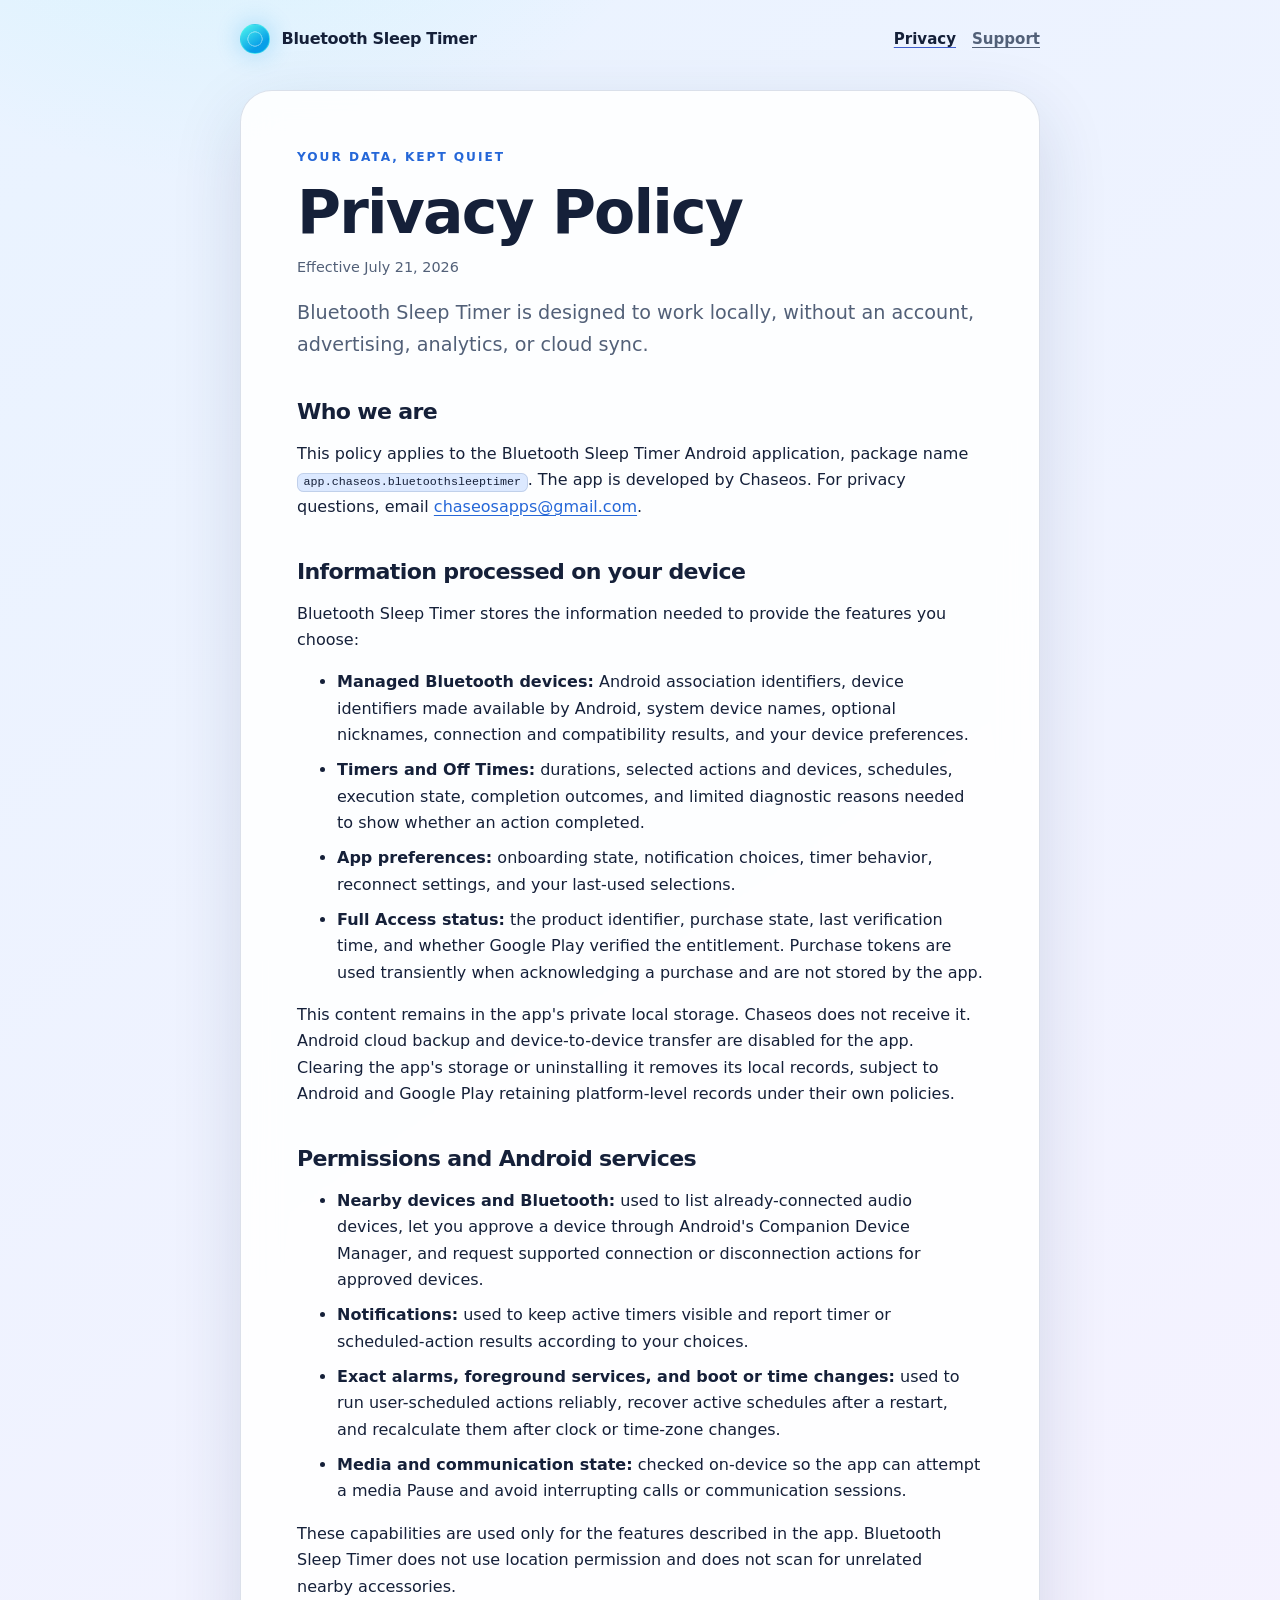
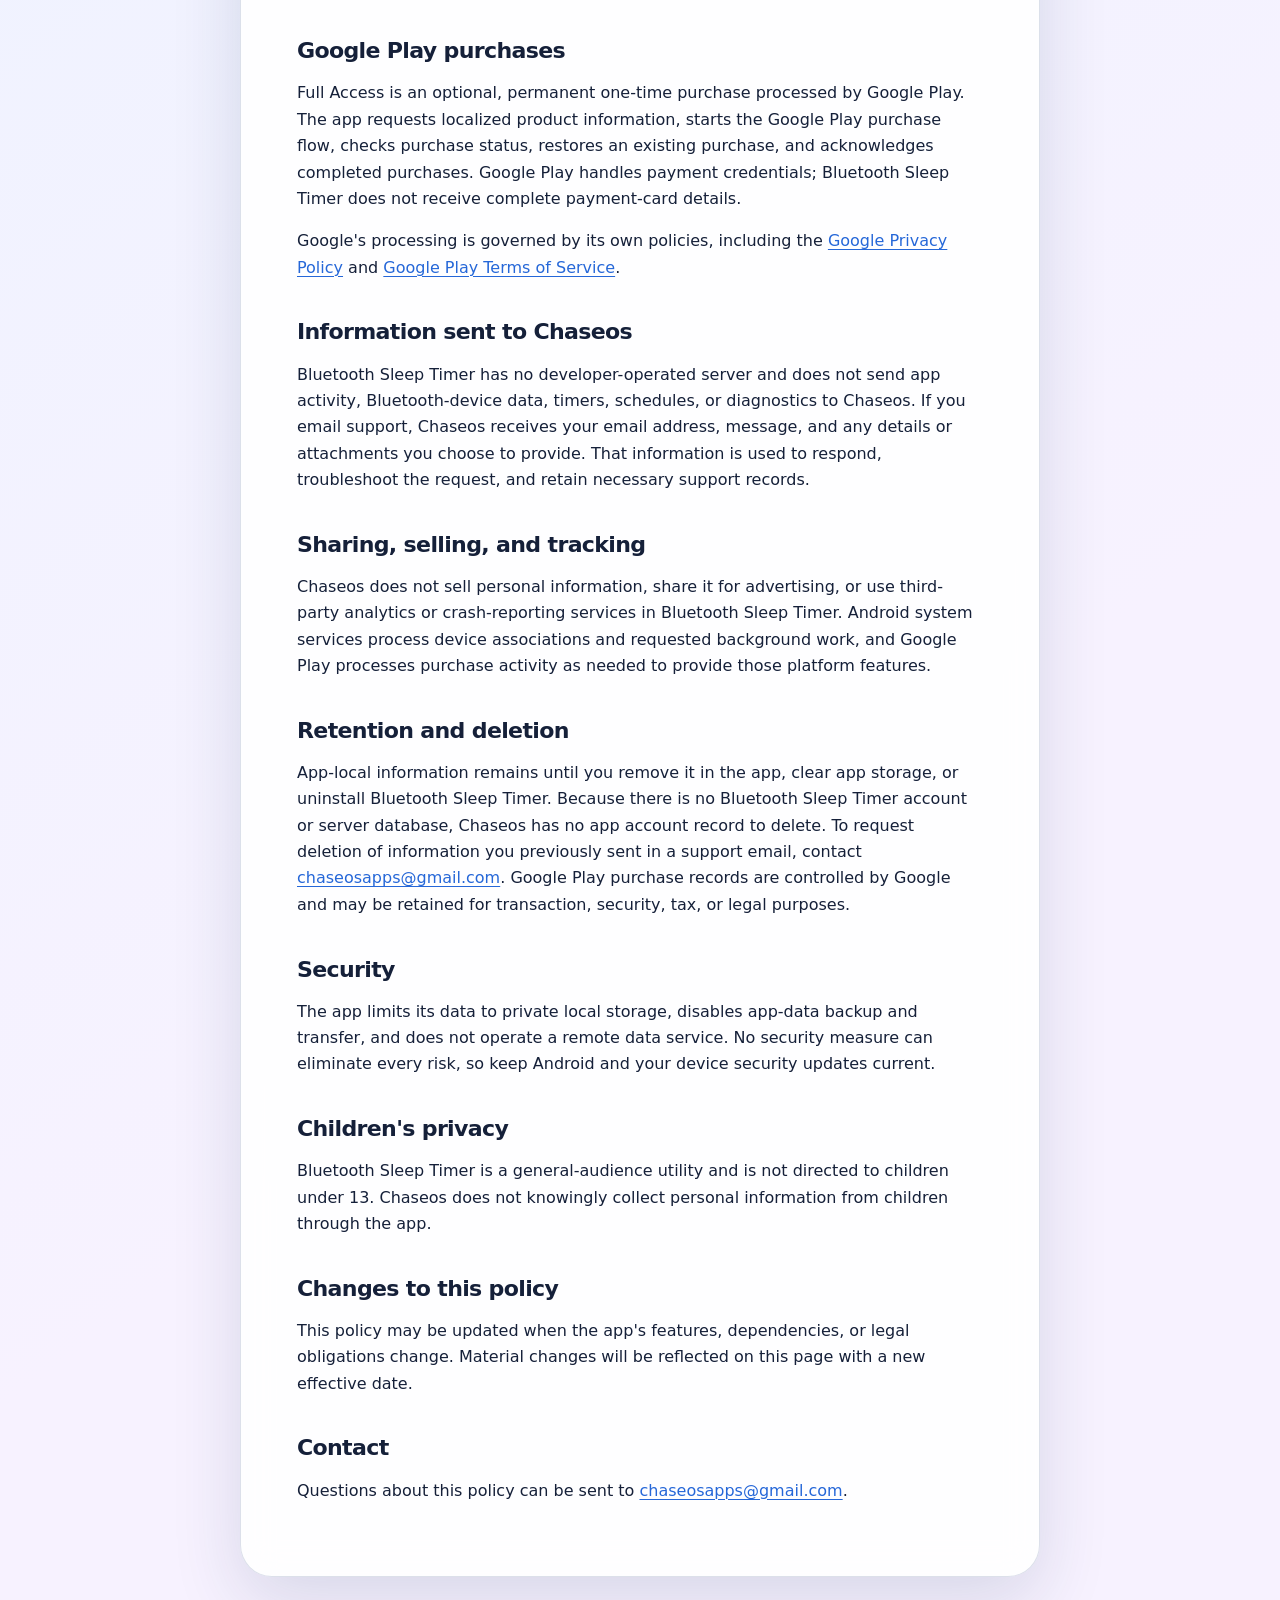
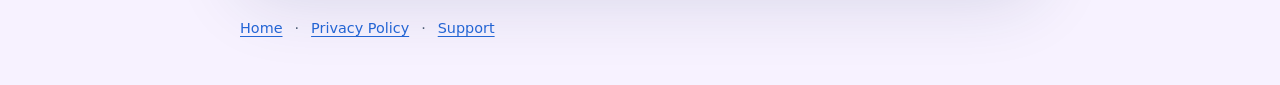
==== privacy.html @ bec2f7ff "feat: launch Bluetooth Sleep Timer public pages Add a responsive, accessible GitHub Pages site with " ====
<!DOCTYPE html>
<html lang="en">
<head>
  <meta charset="utf-8">
  <meta name="viewport" content="width=device-width, initial-scale=1">
  <meta name="description" content="Privacy Policy for Bluetooth Sleep Timer by Chaseos.">
  <meta name="theme-color" content="#0a1835">
  <title>Privacy Policy — Bluetooth Sleep Timer</title>
  <link rel="icon" href="favicon.svg" type="image/svg+xml">
  <link rel="stylesheet" href="styles.css">
</head>
<body>
  <header class="site-header">
    <a class="brand" href="index.html">
      <span class="brand-mark" aria-hidden="true"></span>
      <span>Bluetooth Sleep Timer</span>
    </a>
    <nav aria-label="Main navigation">
      <a href="privacy.html" aria-current="page">Privacy</a>
      <a href="support.html">Support</a>
    </nav>
  </header>

  <main>
    <p class="eyebrow">YOUR DATA, KEPT QUIET</p>
    <h1>Privacy Policy</h1>
    <p class="meta">Effective July 21, 2026</p>
    <p class="lede">Bluetooth Sleep Timer is designed to work locally, without an account, advertising, analytics, or cloud sync.</p>

    <h2>Who we are</h2>
    <p>This policy applies to the Bluetooth Sleep Timer Android application, package name <code>app.chaseos.bluetoothsleeptimer</code>. The app is developed by Chaseos. For privacy questions, email <a href="mailto:chaseosapps@gmail.com?subject=Bluetooth%20Sleep%20Timer%20Privacy">chaseosapps@gmail.com</a>.</p>

    <h2>Information processed on your device</h2>
    <p>Bluetooth Sleep Timer stores the information needed to provide the features you choose:</p>
    <ul>
      <li><strong>Managed Bluetooth devices:</strong> Android association identifiers, device identifiers made available by Android, system device names, optional nicknames, connection and compatibility results, and your device preferences.</li>
      <li><strong>Timers and Off Times:</strong> durations, selected actions and devices, schedules, execution state, completion outcomes, and limited diagnostic reasons needed to show whether an action completed.</li>
      <li><strong>App preferences:</strong> onboarding state, notification choices, timer behavior, reconnect settings, and your last-used selections.</li>
      <li><strong>Full Access status:</strong> the product identifier, purchase state, last verification time, and whether Google Play verified the entitlement. Purchase tokens are used transiently when acknowledging a purchase and are not stored by the app.</li>
    </ul>
    <p>This content remains in the app's private local storage. Chaseos does not receive it. Android cloud backup and device-to-device transfer are disabled for the app. Clearing the app's storage or uninstalling it removes its local records, subject to Android and Google Play retaining platform-level records under their own policies.</p>

    <h2>Permissions and Android services</h2>
    <ul>
      <li><strong>Nearby devices and Bluetooth:</strong> used to list already-connected audio devices, let you approve a device through Android's Companion Device Manager, and request supported connection or disconnection actions for approved devices.</li>
      <li><strong>Notifications:</strong> used to keep active timers visible and report timer or scheduled-action results according to your choices.</li>
      <li><strong>Exact alarms, foreground services, and boot or time changes:</strong> used to run user-scheduled actions reliably, recover active schedules after a restart, and recalculate them after clock or time-zone changes.</li>
      <li><strong>Media and communication state:</strong> checked on-device so the app can attempt a media Pause and avoid interrupting calls or communication sessions.</li>
    </ul>
    <p>These capabilities are used only for the features described in the app. Bluetooth Sleep Timer does not use location permission and does not scan for unrelated nearby accessories.</p>

    <h2>Google Play purchases</h2>
    <p>Full Access is an optional, permanent one-time purchase processed by Google Play. The app requests localized product information, starts the Google Play purchase flow, checks purchase status, restores an existing purchase, and acknowledges completed purchases. Google Play handles payment credentials; Bluetooth Sleep Timer does not receive complete payment-card details.</p>
    <p>Google's processing is governed by its own policies, including the <a href="https://policies.google.com/privacy">Google Privacy Policy</a> and <a href="https://play.google.com/about/play-terms/">Google Play Terms of Service</a>.</p>

    <h2>Information sent to Chaseos</h2>
    <p>Bluetooth Sleep Timer has no developer-operated server and does not send app activity, Bluetooth-device data, timers, schedules, or diagnostics to Chaseos. If you email support, Chaseos receives your email address, message, and any details or attachments you choose to provide. That information is used to respond, troubleshoot the request, and retain necessary support records.</p>

    <h2>Sharing, selling, and tracking</h2>
    <p>Chaseos does not sell personal information, share it for advertising, or use third-party analytics or crash-reporting services in Bluetooth Sleep Timer. Android system services process device associations and requested background work, and Google Play processes purchase activity as needed to provide those platform features.</p>

    <h2>Retention and deletion</h2>
    <p>App-local information remains until you remove it in the app, clear app storage, or uninstall Bluetooth Sleep Timer. Because there is no Bluetooth Sleep Timer account or server database, Chaseos has no app account record to delete. To request deletion of information you previously sent in a support email, contact <a href="mailto:chaseosapps@gmail.com?subject=Bluetooth%20Sleep%20Timer%20Data%20Request">chaseosapps@gmail.com</a>. Google Play purchase records are controlled by Google and may be retained for transaction, security, tax, or legal purposes.</p>

    <h2>Security</h2>
    <p>The app limits its data to private local storage, disables app-data backup and transfer, and does not operate a remote data service. No security measure can eliminate every risk, so keep Android and your device security updates current.</p>

    <h2>Children's privacy</h2>
    <p>Bluetooth Sleep Timer is a general-audience utility and is not directed to children under 13. Chaseos does not knowingly collect personal information from children through the app.</p>

    <h2>Changes to this policy</h2>
    <p>This policy may be updated when the app's features, dependencies, or legal obligations change. Material changes will be reflected on this page with a new effective date.</p>

    <h2>Contact</h2>
    <p>Questions about this policy can be sent to <a href="mailto:chaseosapps@gmail.com?subject=Bluetooth%20Sleep%20Timer%20Privacy">chaseosapps@gmail.com</a>.</p>
  </main>

  <footer class="site-footer">
    <a href="index.html">Home</a>
    <span aria-hidden="true">·</span>
    <a href="privacy.html" aria-current="page">Privacy Policy</a>
    <span aria-hidden="true">·</span>
    <a href="support.html">Support</a>
  </footer>
</body>
</html>
---- styles.css ----
:root {
  color-scheme: light dark;
  --page-start: #e9f3ff;
  --page-end: #f7f2ff;
  --surface: rgb(255 255 255 / 88%);
  --surface-strong: #ffffff;
  --text: #152039;
  --muted: #526078;
  --accent: #2567d8;
  --accent-strong: #3f5ecc;
  --accent-soft: #dce9ff;
  --border: rgb(81 106 151 / 20%);
  --focus: #079fe8;
  --shadow: 0 24px 70px rgb(28 50 92 / 14%);
}

@media (prefers-color-scheme: dark) {
  :root {
    --page-start: #101f46;
    --page-end: #050d20;
    --surface: rgb(17 26 42 / 88%);
    --surface-strong: #172132;
    --text: #e4eaf5;
    --muted: #bac5d8;
    --accent: #8cb4ff;
    --accent-strong: #50f6ed;
    --accent-soft: #24477a;
    --border: rgb(140 180 255 / 22%);
    --focus: #50f6ed;
    --shadow: 0 28px 80px rgb(0 0 0 / 30%);
  }
}

* {
  box-sizing: border-box;
}

html {
  min-height: 100%;
  font-family: Inter, ui-rounded, "SF Pro Rounded", "Segoe UI", system-ui, sans-serif;
  line-height: 1.65;
  background: var(--page-end);
}

body {
  min-height: 100vh;
  margin: 0;
  background:
    radial-gradient(circle at 18% -10%, rgb(80 246 237 / 18%), transparent 32rem),
    linear-gradient(145deg, var(--page-start), var(--page-end) 72%);
  color: var(--text);
}

a {
  color: var(--accent);
  text-decoration-thickness: 0.08em;
  text-underline-offset: 0.2em;
}

a:hover {
  text-decoration-thickness: 0.14em;
}

a:focus-visible {
  border-radius: 0.35rem;
  outline: 3px solid var(--focus);
  outline-offset: 4px;
}

.site-header,
main,
.site-footer {
  width: min(100% - 2rem, 800px);
  margin-inline: auto;
}

.site-header {
  display: flex;
  align-items: center;
  justify-content: space-between;
  gap: 1rem;
  padding-block: 1.5rem;
}

.brand {
  display: inline-flex;
  align-items: center;
  gap: 0.7rem;
  color: var(--text);
  font-weight: 760;
  letter-spacing: -0.02em;
  text-decoration: none;
}

.brand-mark {
  width: 1.9rem;
  aspect-ratio: 1;
  border: 1px solid rgb(80 246 237 / 55%);
  border-radius: 50%;
  background:
    radial-gradient(circle at 50% 50%, transparent 32%, rgb(255 255 255 / 34%) 34% 38%, transparent 40%),
    linear-gradient(145deg, #50f6ed, #079fe8 70%);
  box-shadow: 0 0 24px rgb(7 159 232 / 32%);
}

nav {
  display: flex;
  flex-wrap: wrap;
  gap: 1rem;
  font-size: 0.94rem;
}

nav a {
  color: var(--muted);
  font-weight: 650;
}

nav a[aria-current="page"] {
  color: var(--text);
  text-decoration-color: var(--accent-strong);
}

main {
  margin-block: 0.75rem 2.5rem;
  padding: clamp(1.5rem, 5vw, 3.5rem);
  border: 1px solid var(--border);
  border-radius: 2rem;
  background: var(--surface);
  box-shadow: var(--shadow);
  backdrop-filter: blur(18px);
}

.eyebrow {
  margin: 0 0 0.6rem;
  color: var(--accent);
  font-size: 0.76rem;
  font-weight: 800;
  letter-spacing: 0.16em;
}

h1,
h2 {
  line-height: 1.18;
  letter-spacing: -0.03em;
}

h1 {
  max-width: 16ch;
  margin: 0 0 0.8rem;
  font-size: clamp(2.1rem, 7vw, 3.75rem);
}

h2 {
  margin: 2.4rem 0 0.65rem;
  font-size: 1.38rem;
}

p,
li {
  max-width: 68ch;
}

li + li {
  margin-top: 0.55rem;
}

code {
  padding: 0.08rem 0.35rem;
  border: 1px solid var(--border);
  border-radius: 0.4rem;
  background: var(--accent-soft);
  color: var(--text);
  font-size: 0.9em;
  overflow-wrap: anywhere;
}

.lede {
  margin-top: 0;
  color: var(--muted);
  font-size: clamp(1.05rem, 2.5vw, 1.2rem);
}

.meta {
  margin: -0.3rem 0 1.1rem;
  color: var(--muted);
  font-size: 0.9rem;
}

.cards {
  display: grid;
  grid-template-columns: repeat(auto-fit, minmax(230px, 1fr));
  gap: 1rem;
  margin-top: 2.2rem;
}

.card {
  display: grid;
  gap: 0.45rem;
  min-height: 12rem;
  padding: 1.4rem;
  border: 1px solid var(--border);
  border-radius: 1.35rem;
  background: var(--surface-strong);
  color: var(--text);
  text-decoration: none;
  transition: border-color 160ms ease, transform 160ms ease, box-shadow 160ms ease;
}

.card:hover {
  border-color: var(--accent);
  box-shadow: 0 16px 42px rgb(37 103 216 / 14%);
  transform: translateY(-2px);
}

.card strong {
  align-self: end;
  font-size: 1.15rem;
}

.card span:last-child {
  color: var(--muted);
  font-size: 0.95rem;
}

.card-icon {
  width: fit-content;
  color: var(--accent);
  font-size: 0.78rem;
  font-weight: 800;
  letter-spacing: 0.12em;
}

.privacy-note,
.notice {
  margin-top: 2rem;
  padding: 1rem 1.1rem;
  border: 1px solid var(--border);
  border-left: 4px solid var(--accent-strong);
  border-radius: 0 0.9rem 0.9rem 0;
  background: color-mix(in srgb, var(--accent-soft) 72%, transparent);
}

.button {
  display: inline-block;
  margin-top: 0.5rem;
  padding: 0.75rem 1.15rem;
  border-radius: 999px;
  background: linear-gradient(120deg, var(--accent), var(--accent-strong));
  color: #ffffff;
  font-weight: 750;
  text-decoration: none;
  box-shadow: 0 12px 30px rgb(37 103 216 / 22%);
}

@media (prefers-color-scheme: dark) {
  .button {
    color: #071426;
  }
}

.site-footer {
  display: flex;
  flex-wrap: wrap;
  gap: 0.4rem 0.75rem;
  padding-bottom: 2.75rem;
  color: var(--muted);
  font-size: 0.9rem;
}

@media (max-width: 600px) {
  .site-header {
    align-items: flex-start;
    flex-direction: column;
  }

  main {
    border-radius: 1.5rem;
  }
}

@media (prefers-reduced-motion: reduce) {
  *,
  *::before,
  *::after {
    scroll-behavior: auto !important;
    transition-duration: 0.01ms !important;
  }
}
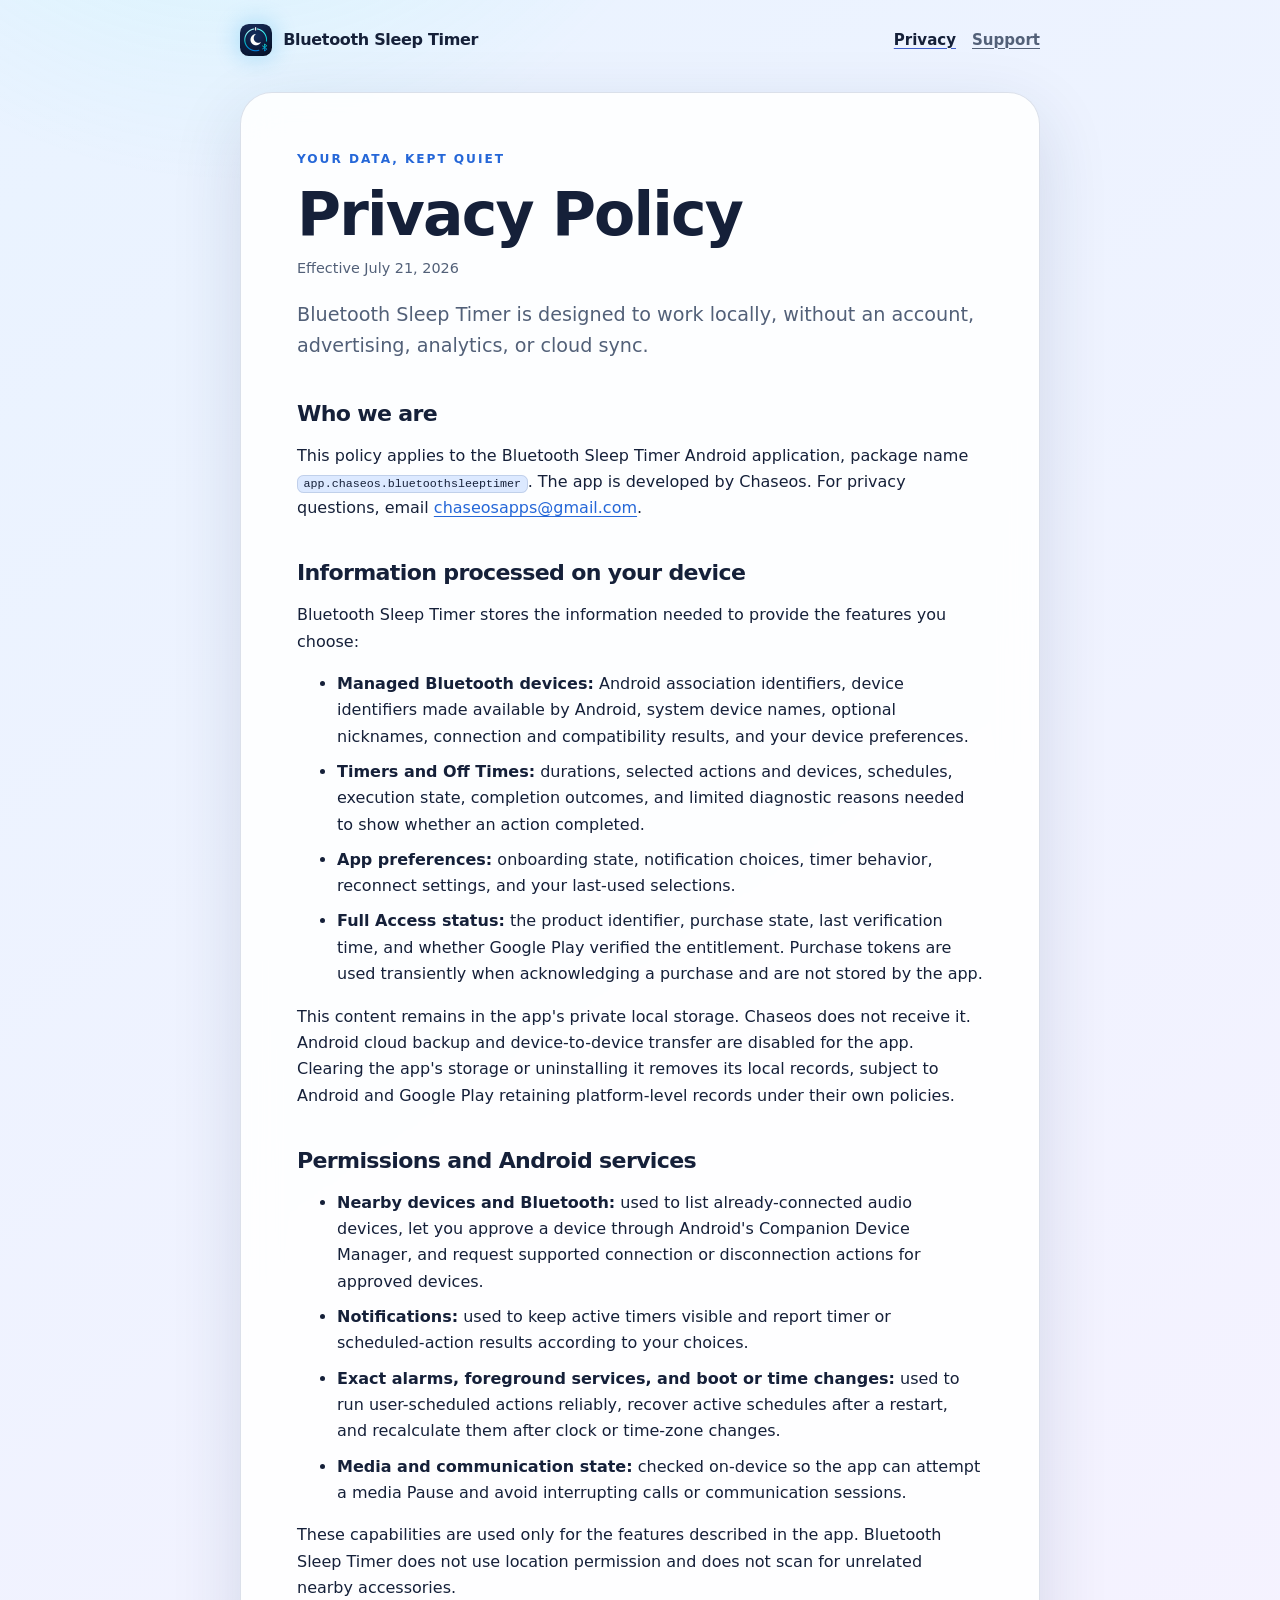
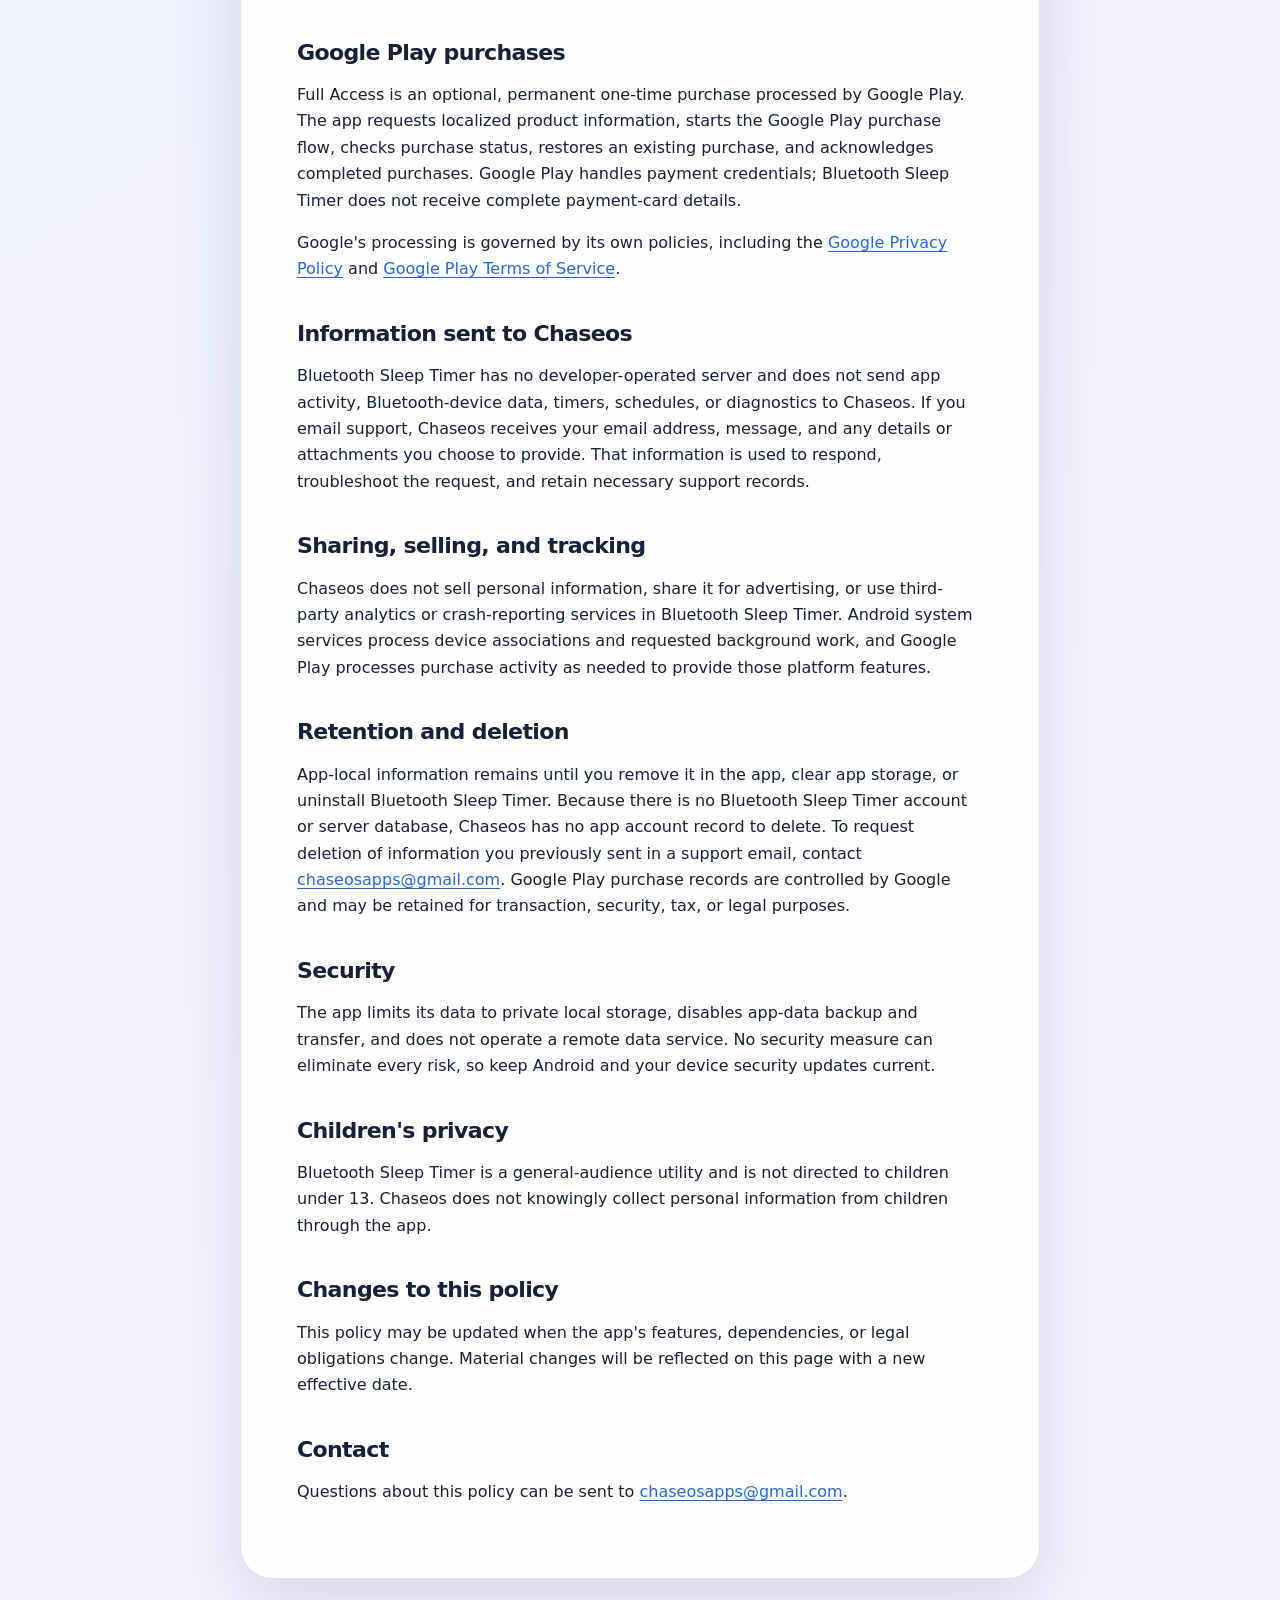
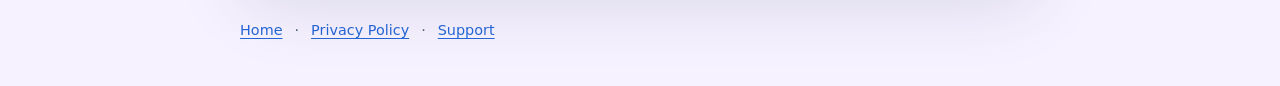
==== commit 19a209d3: "fix: use app icon on public site Replace the generic favicon and generated header mark with a resize" ====
--- a/privacy.html
+++ b/privacy.html
@@ -6,13 +6,13 @@
   <meta name="description" content="Privacy Policy for Bluetooth Sleep Timer by Chaseos.">
   <meta name="theme-color" content="#0a1835">
   <title>Privacy Policy — Bluetooth Sleep Timer</title>
-  <link rel="icon" href="favicon.svg" type="image/svg+xml">
+  <link rel="icon" href="app-icon.png" type="image/png">
   <link rel="stylesheet" href="styles.css">
 </head>
 <body>
   <header class="site-header">
     <a class="brand" href="index.html">
-      <span class="brand-mark" aria-hidden="true"></span>
+      <img class="brand-mark" src="app-icon.png" alt="" width="32" height="32">
       <span>Bluetooth Sleep Timer</span>
     </a>
     <nav aria-label="Main navigation">
--- a/styles.css
+++ b/styles.css
@@ -93,13 +93,9 @@
 }
 
 .brand-mark {
-  width: 1.9rem;
-  aspect-ratio: 1;
-  border: 1px solid rgb(80 246 237 / 55%);
-  border-radius: 50%;
-  background:
-    radial-gradient(circle at 50% 50%, transparent 32%, rgb(255 255 255 / 34%) 34% 38%, transparent 40%),
-    linear-gradient(145deg, #50f6ed, #079fe8 70%);
+  width: 2rem;
+  height: 2rem;
+  border-radius: 0.55rem;
   box-shadow: 0 0 24px rgb(7 159 232 / 32%);
 }
 
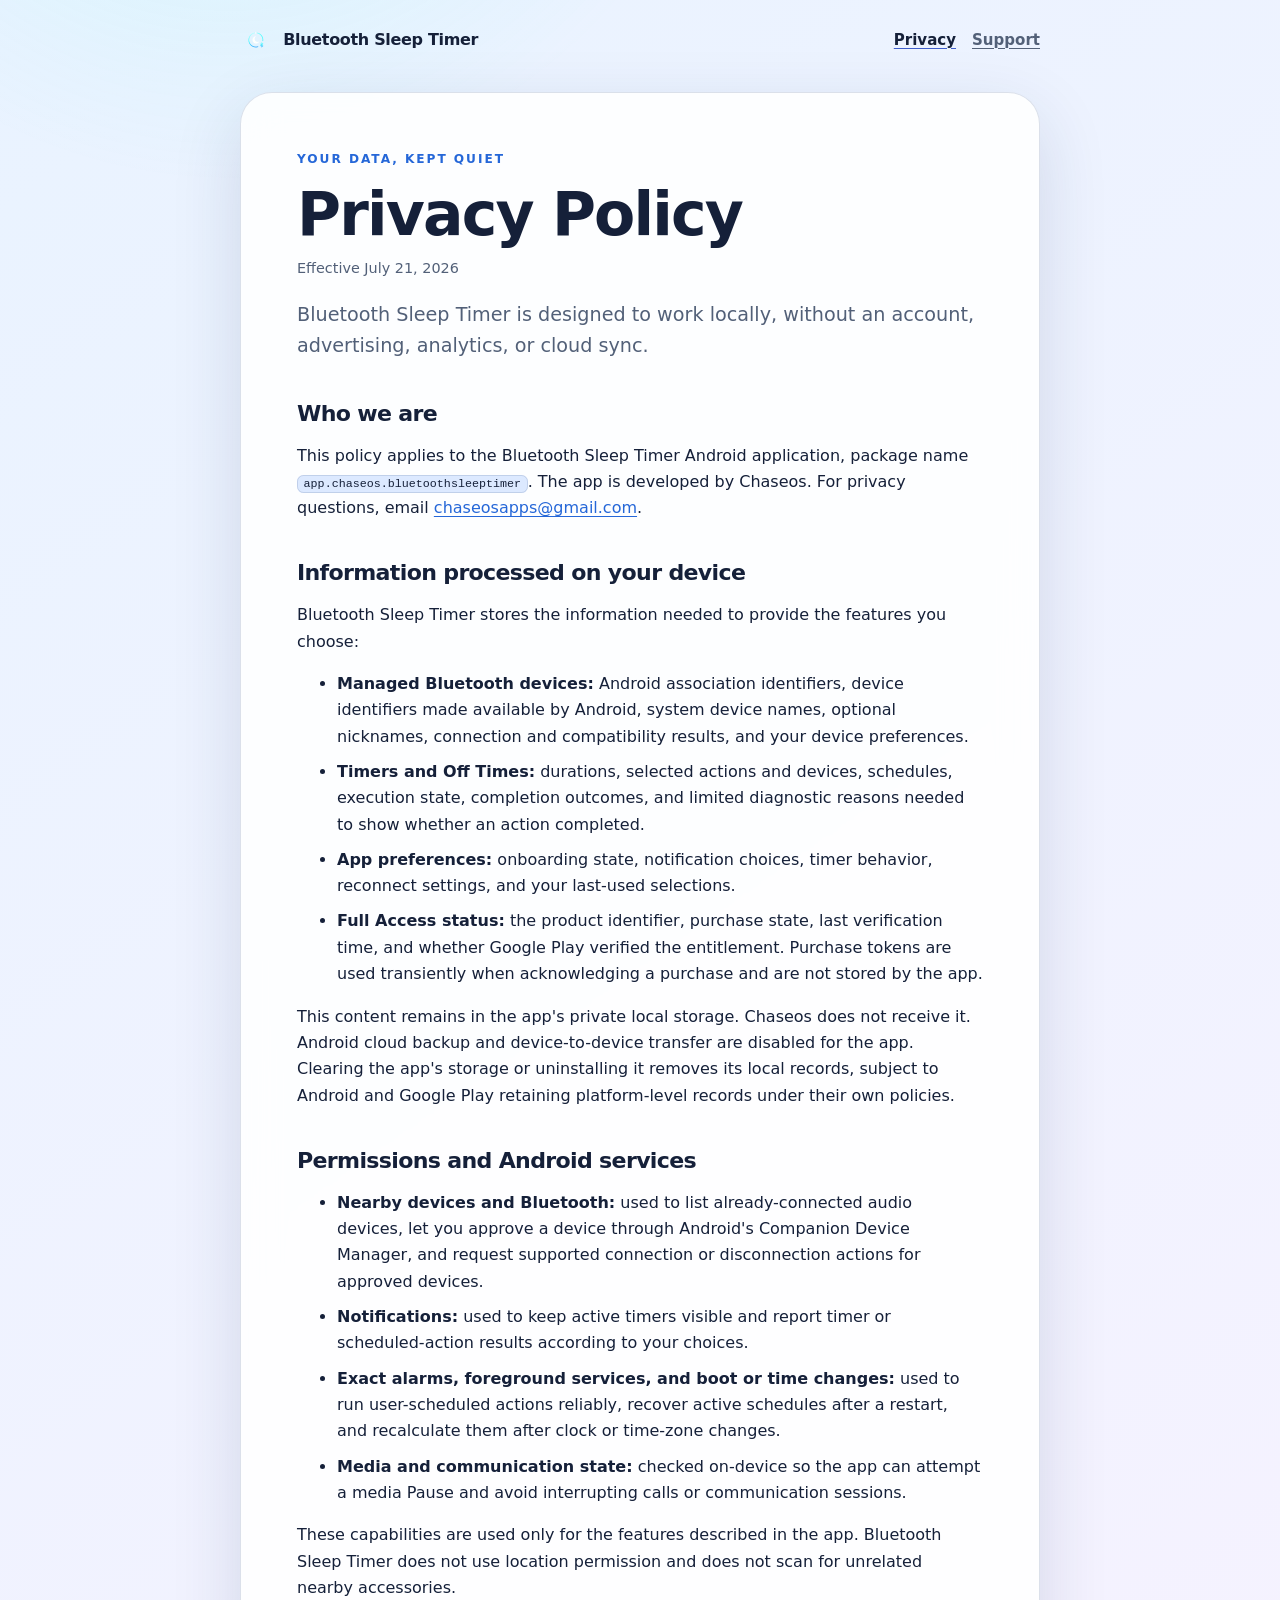
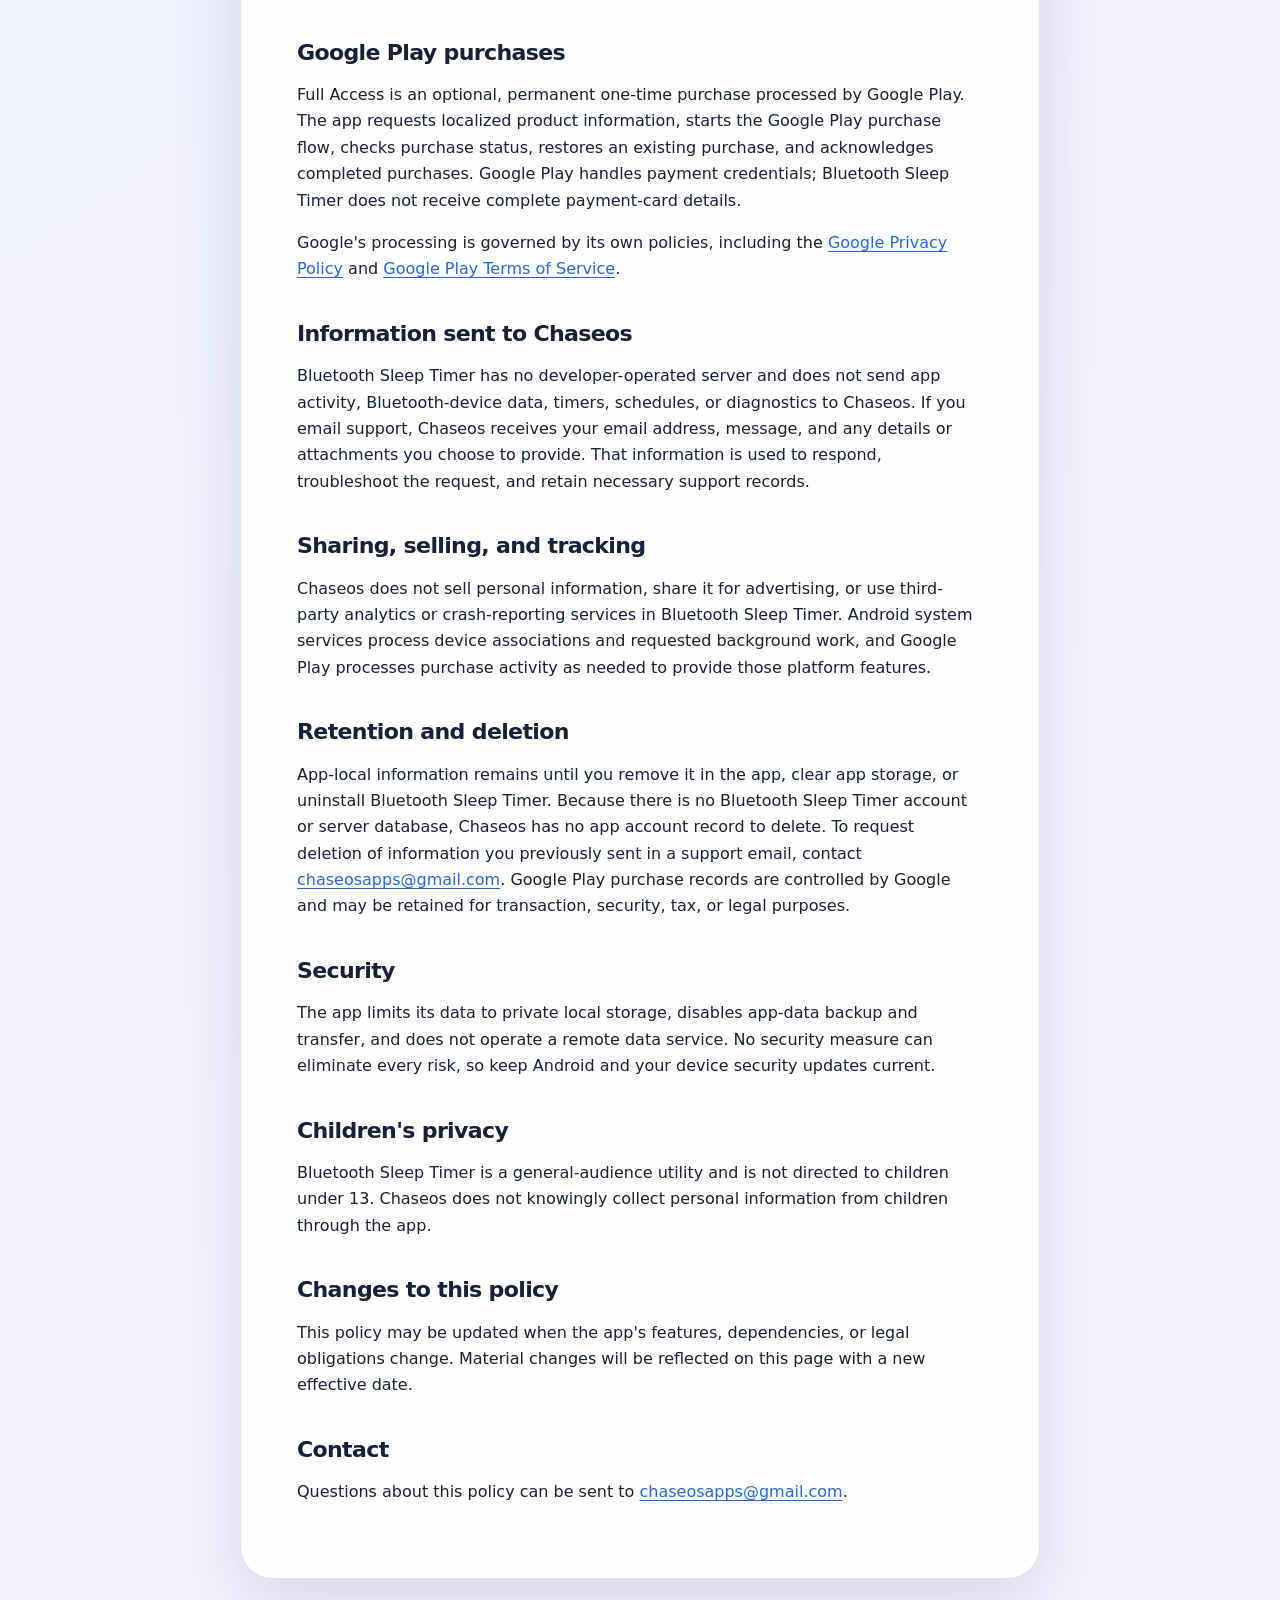
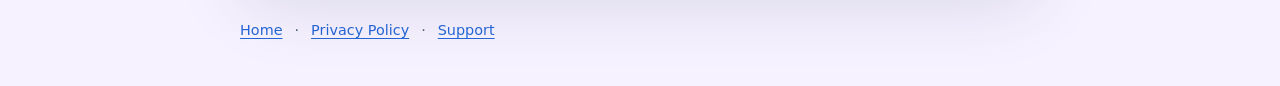
==== commit 4d67f84b: "fix: simplify header app mark Use the transparent foreground artwork beside the site title while ret" ====
--- a/privacy.html
+++ b/privacy.html
@@ -12,7 +12,7 @@
 <body>
   <header class="site-header">
     <a class="brand" href="index.html">
-      <img class="brand-mark" src="app-icon.png" alt="" width="32" height="32">
+      <img class="brand-mark" src="app-logo.png" alt="" width="32" height="32">
       <span>Bluetooth Sleep Timer</span>
     </a>
     <nav aria-label="Main navigation">
--- a/styles.css
+++ b/styles.css
@@ -95,8 +95,7 @@
 .brand-mark {
   width: 2rem;
   height: 2rem;
-  border-radius: 0.55rem;
-  box-shadow: 0 0 24px rgb(7 159 232 / 32%);
+  object-fit: contain;
 }
 
 nav {
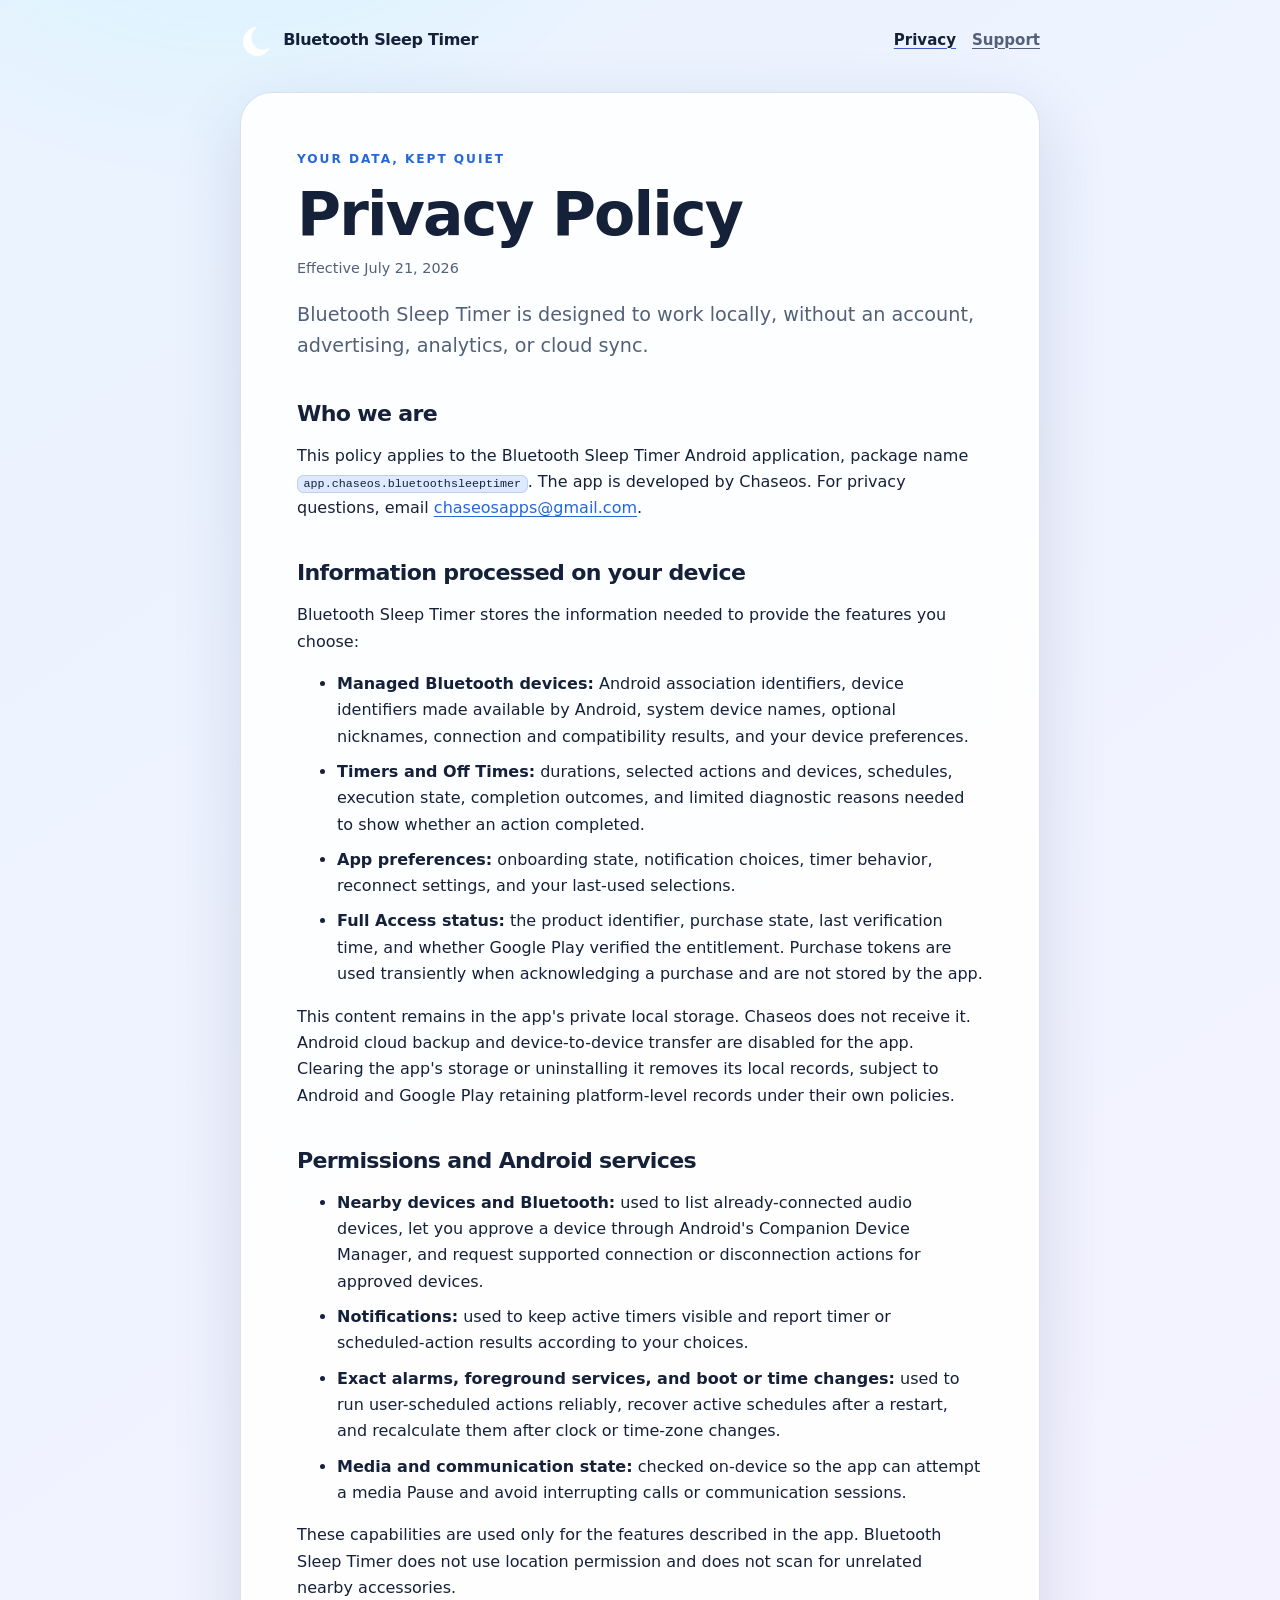
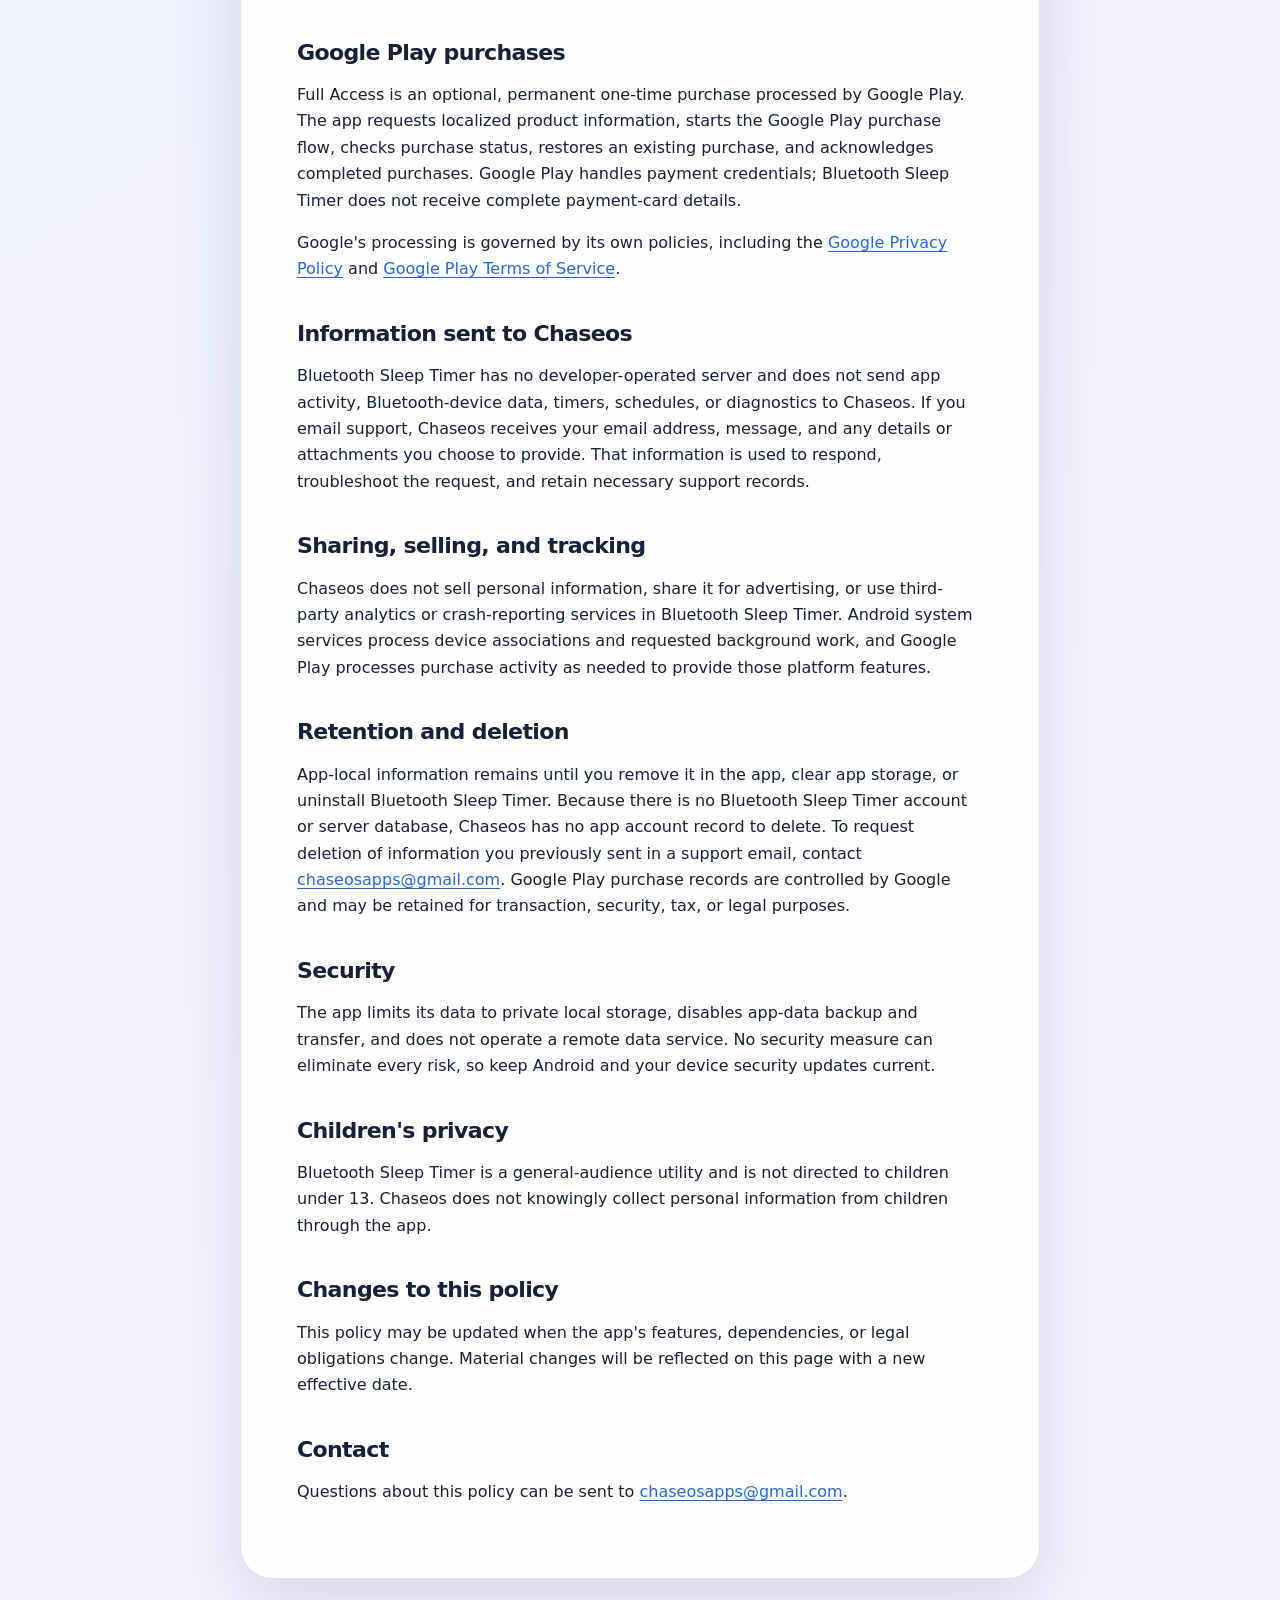
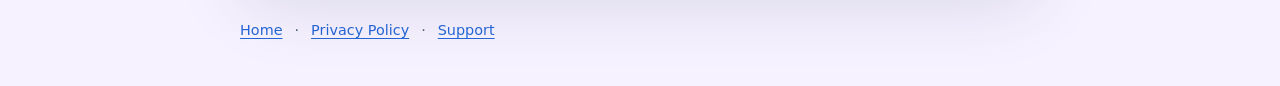
==== commit 355cfd35: "fix: show bare moon mark in site header Use the artifact-free crescent glyph beside the app name on " ====
--- a/privacy.html
+++ b/privacy.html
@@ -12,7 +12,7 @@
 <body>
   <header class="site-header">
     <a class="brand" href="index.html">
-      <img class="brand-mark" src="app-logo.png" alt="" width="32" height="32">
+      <img class="brand-mark" src="moon-icon.png" alt="" width="32" height="32">
       <span>Bluetooth Sleep Timer</span>
     </a>
     <nav aria-label="Main navigation">
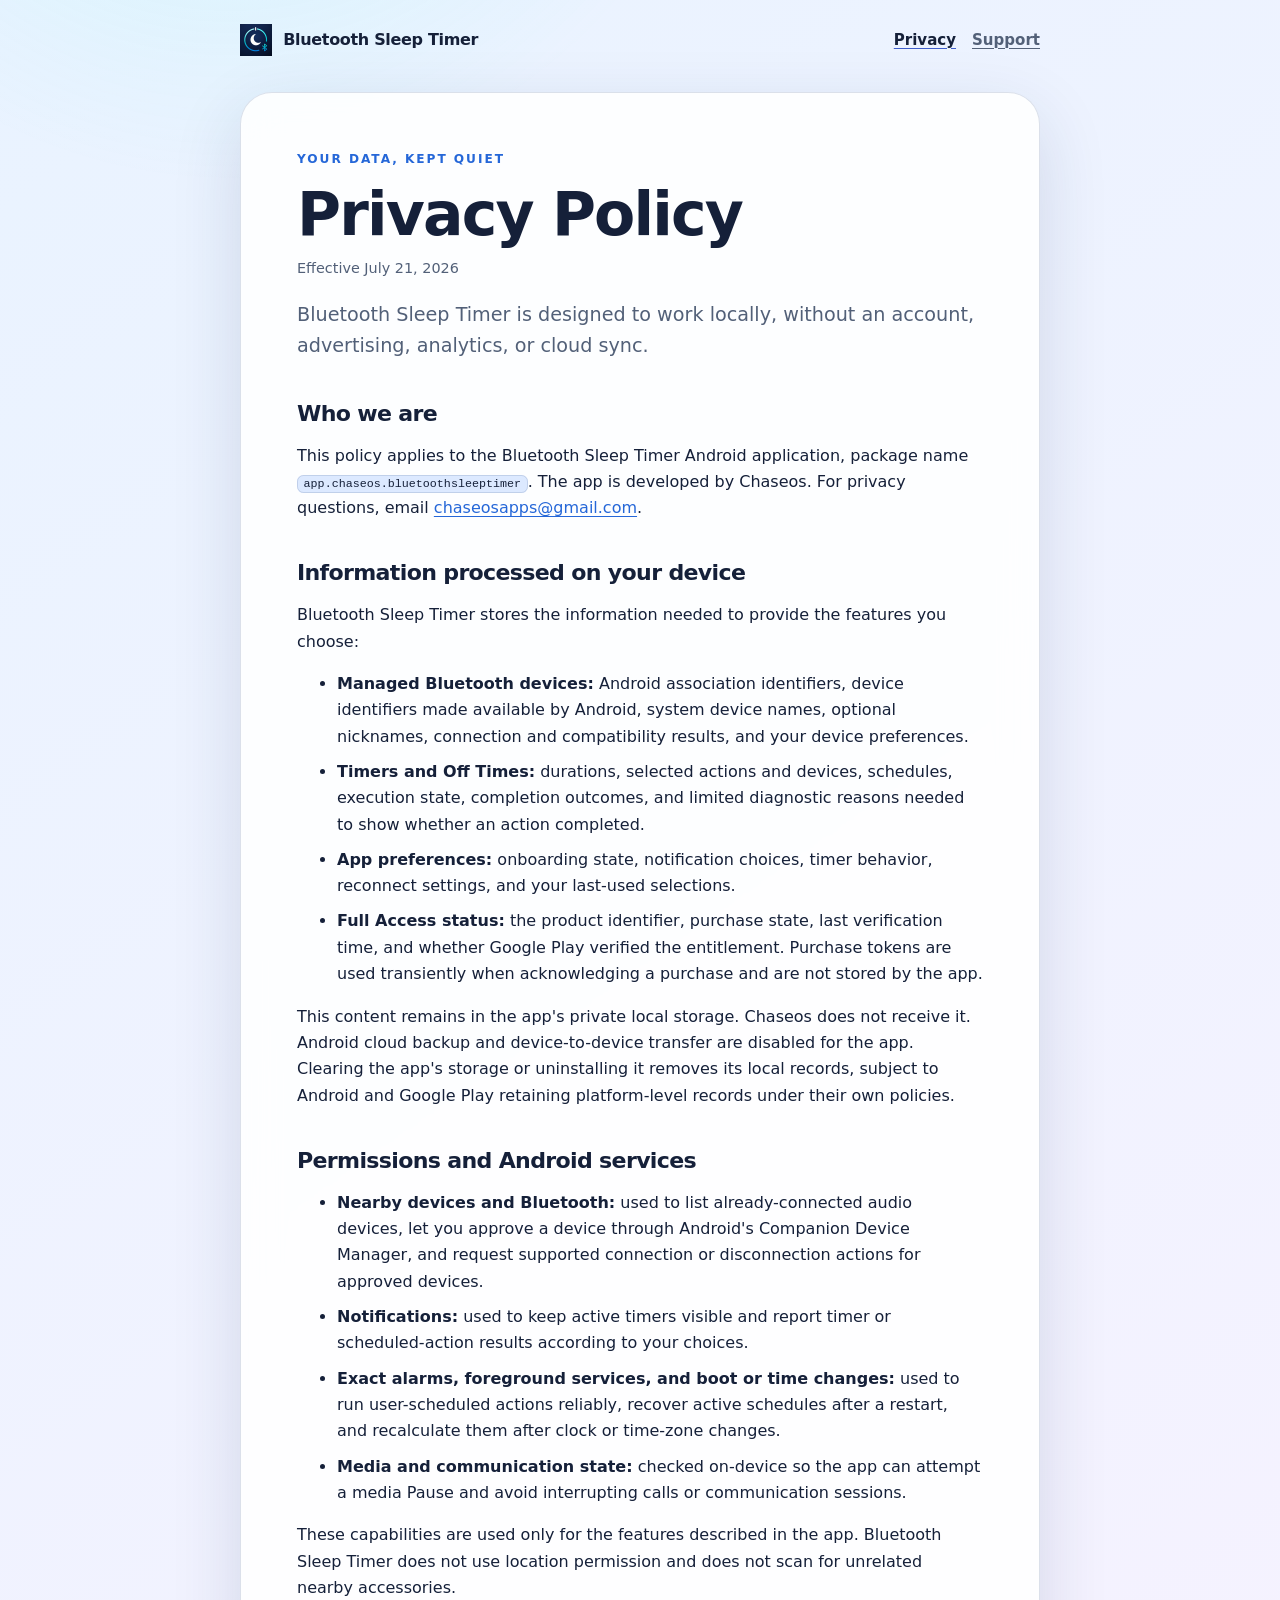
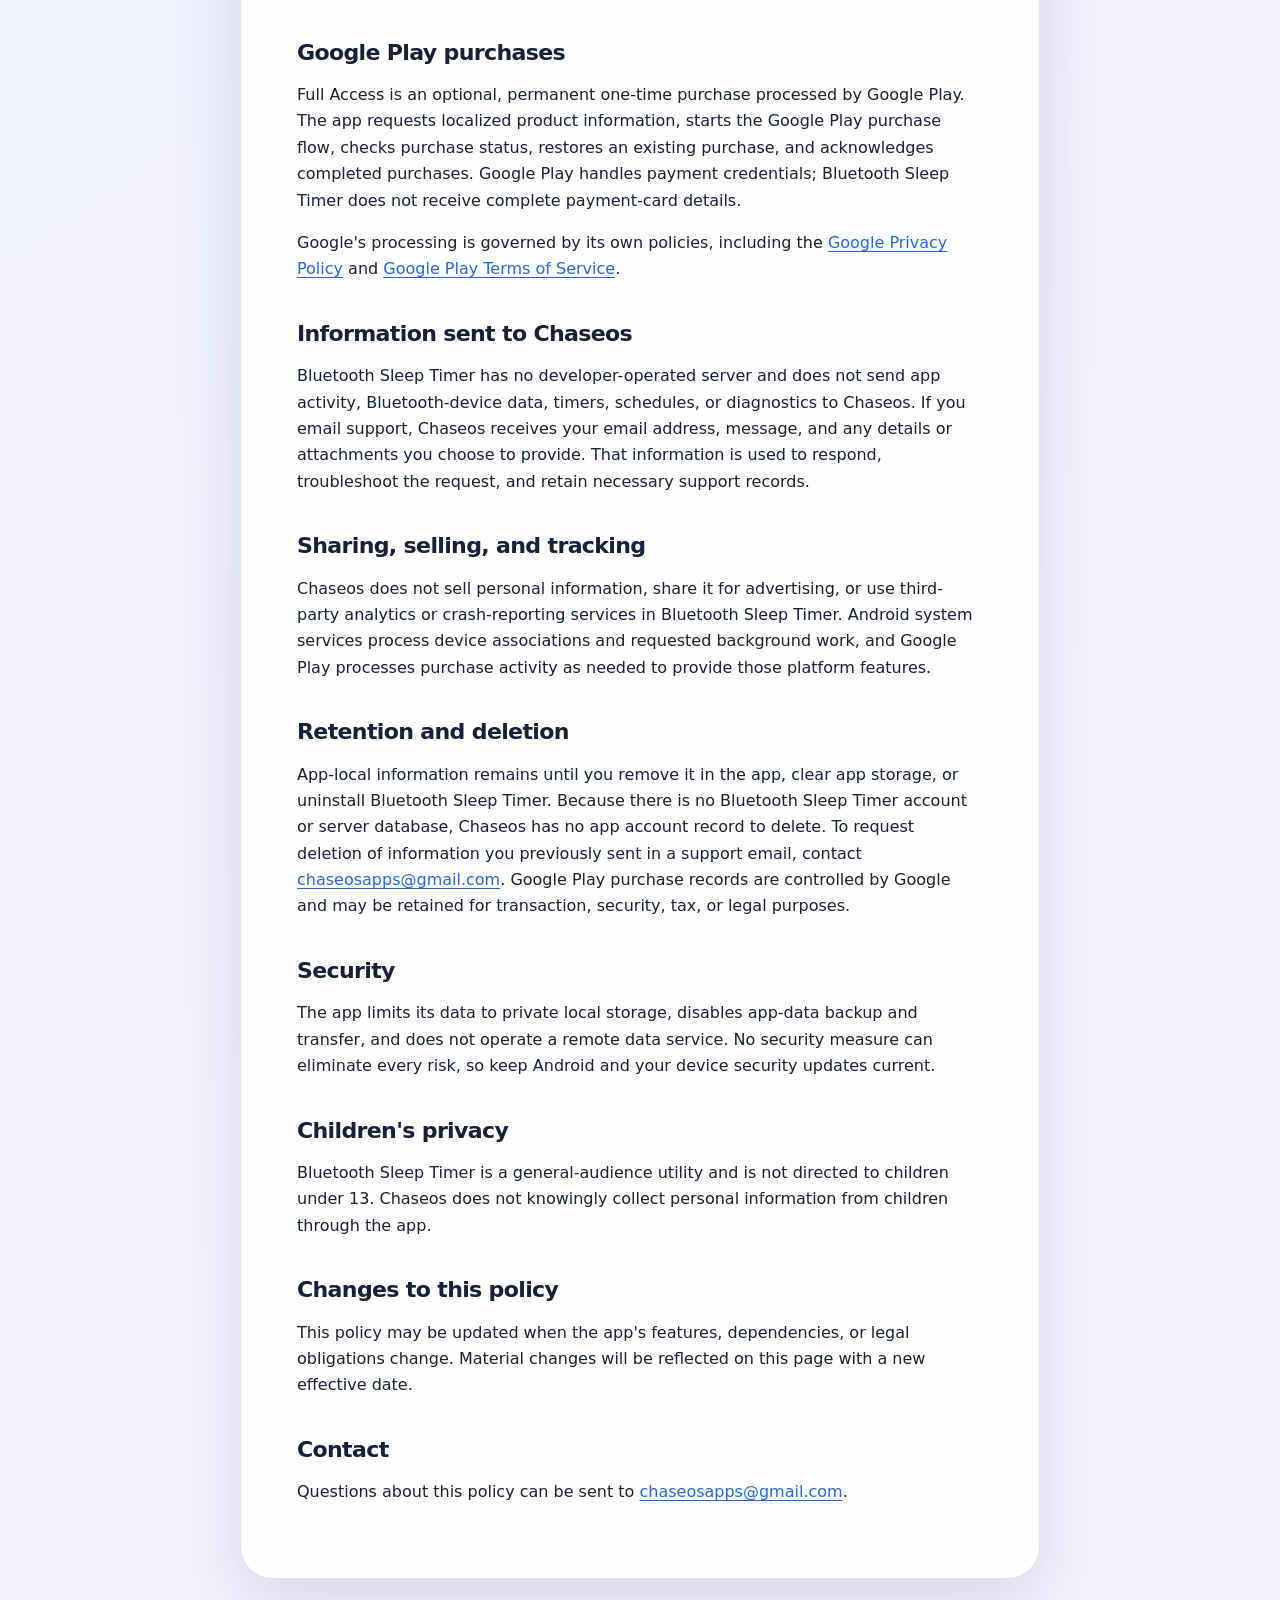
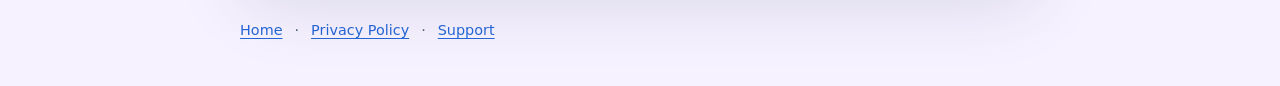
==== commit 56ecfc86: "fix: restore canonical app icon in header Show the complete launcher icon directly beside the app na" ====
--- a/privacy.html
+++ b/privacy.html
@@ -12,7 +12,7 @@
 <body>
   <header class="site-header">
     <a class="brand" href="index.html">
-      <img class="brand-mark" src="moon-icon.png" alt="" width="32" height="32">
+      <img class="brand-mark" src="app-icon.png" alt="" width="32" height="32">
       <span>Bluetooth Sleep Timer</span>
     </a>
     <nav aria-label="Main navigation">
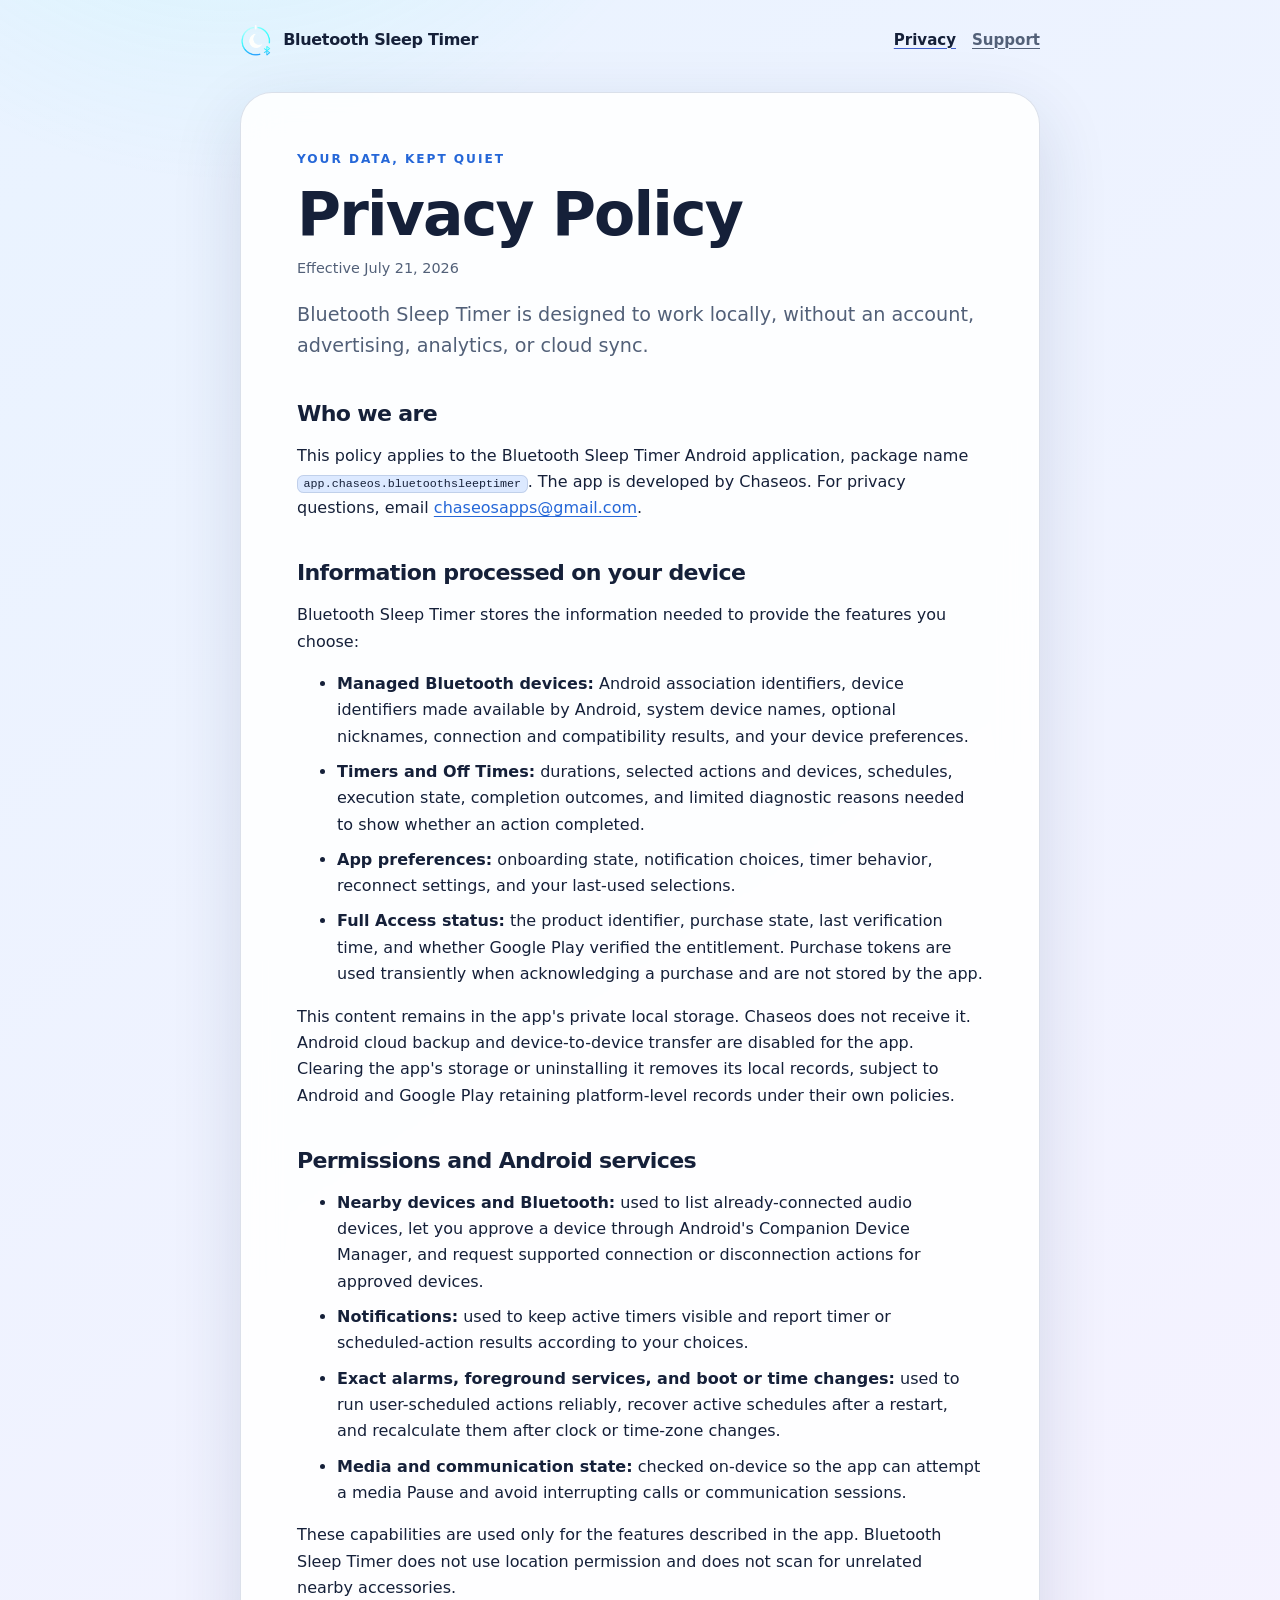
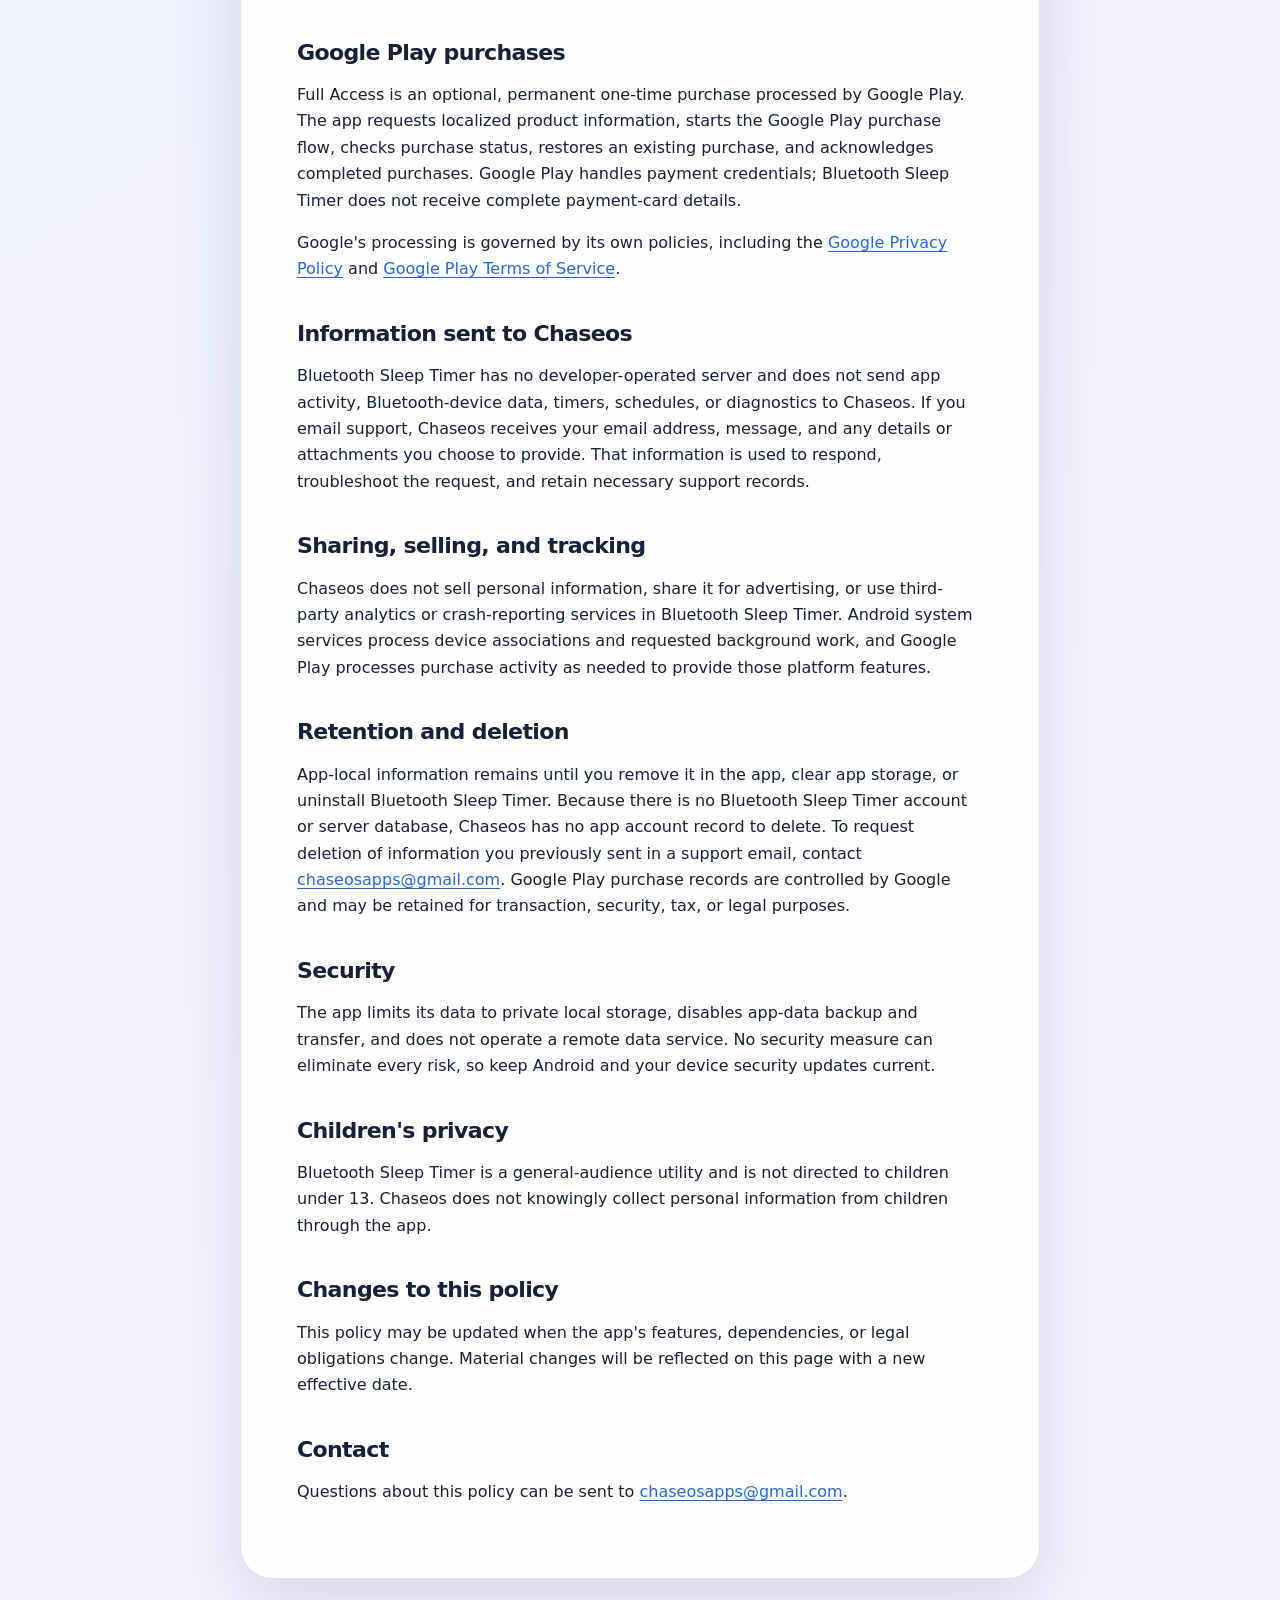
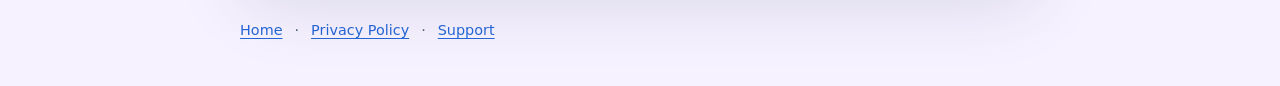
==== commit 216c08fb: "fix: use transparent app mark in header Export the complete timer-ring, moon, and Bluetooth foregrou" ====
--- a/privacy.html
+++ b/privacy.html
@@ -12,7 +12,7 @@
 <body>
   <header class="site-header">
     <a class="brand" href="index.html">
-      <img class="brand-mark" src="app-icon.png" alt="" width="32" height="32">
+      <img class="brand-mark" src="app-mark-transparent.png" alt="" width="32" height="32">
       <span>Bluetooth Sleep Timer</span>
     </a>
     <nav aria-label="Main navigation">
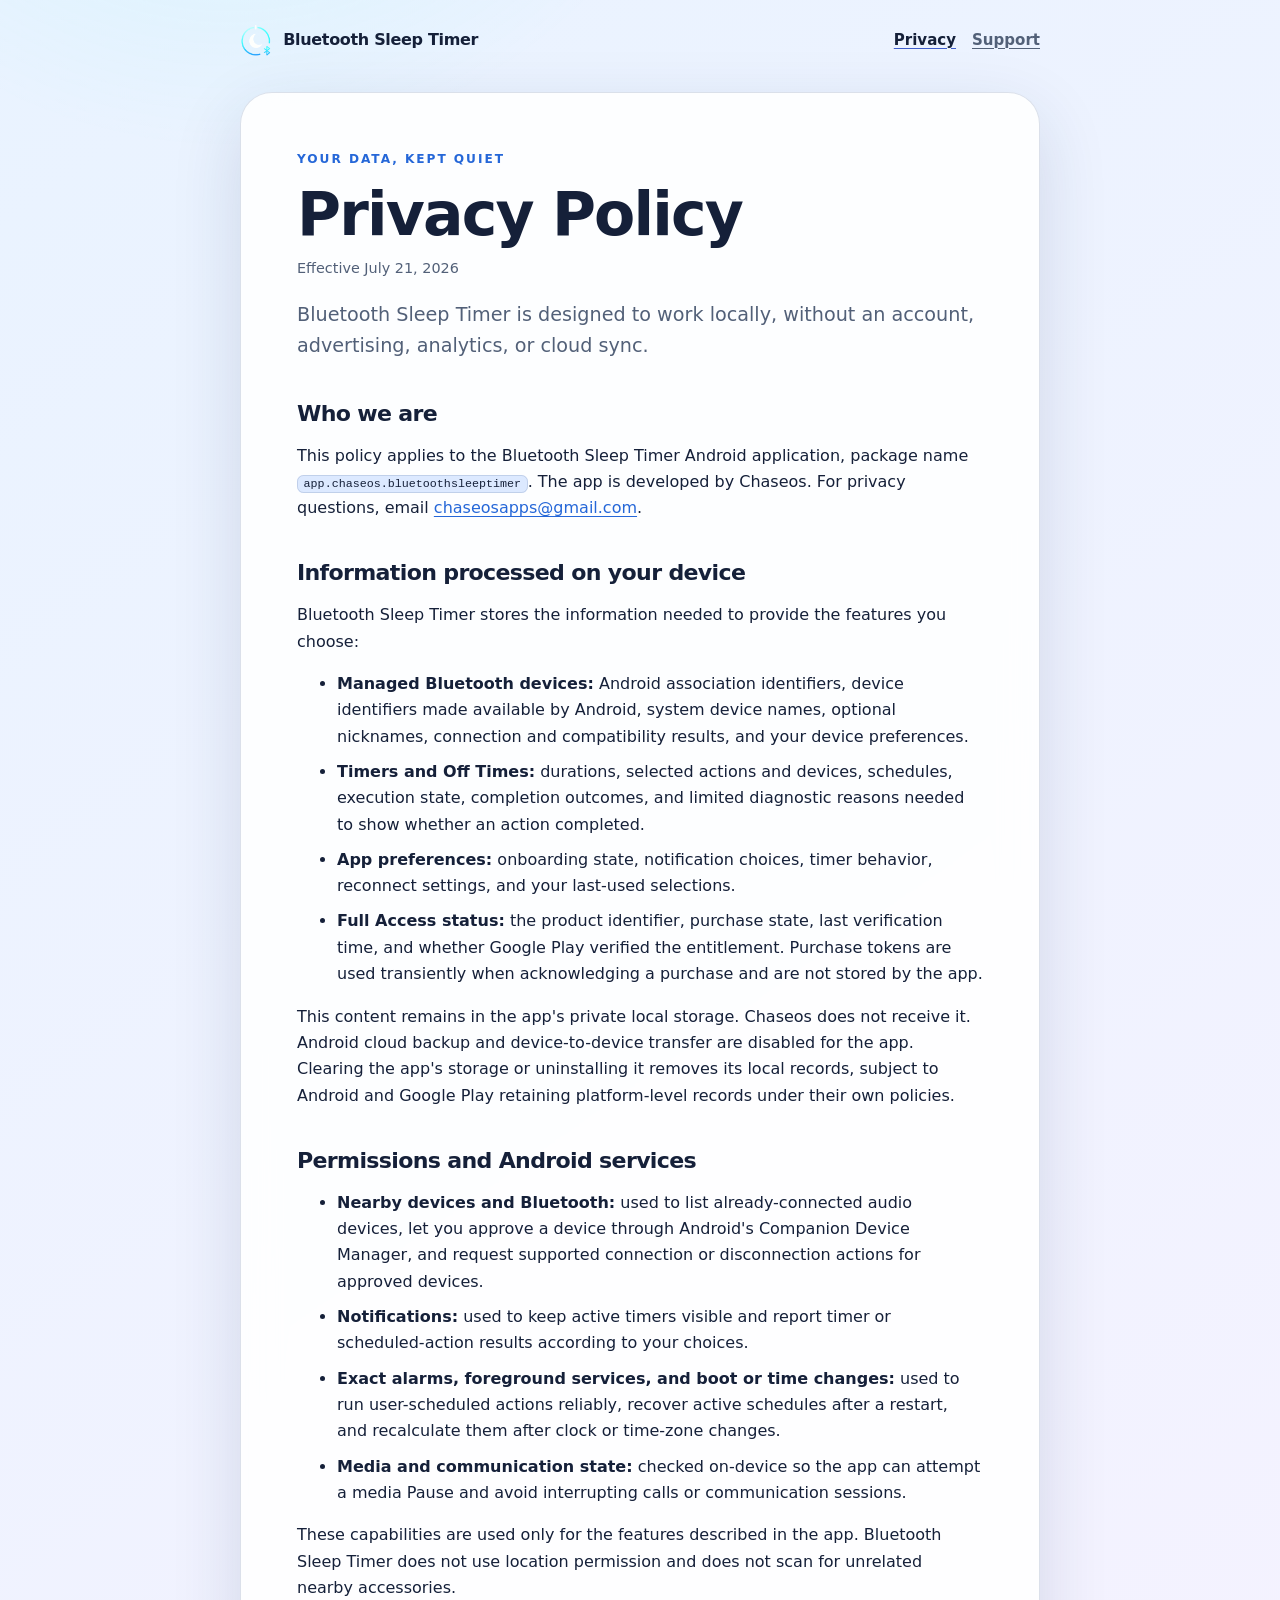
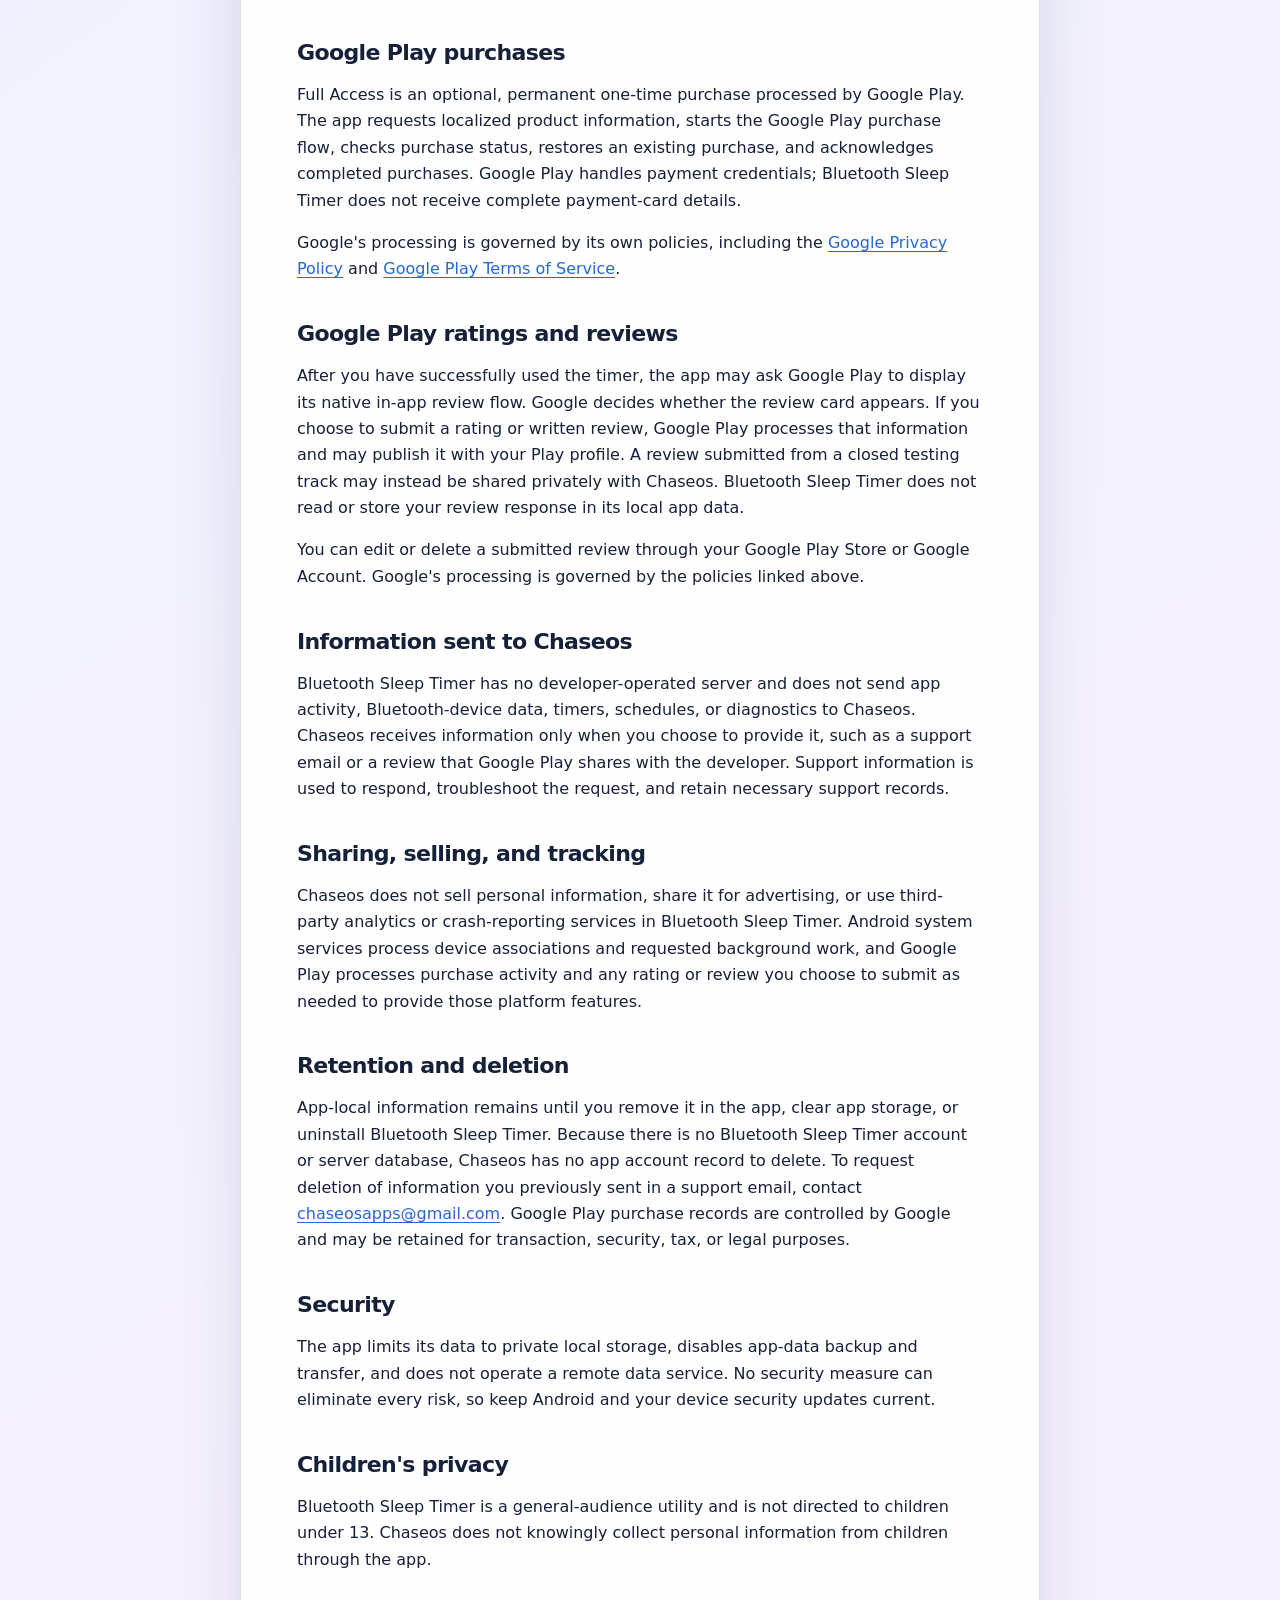
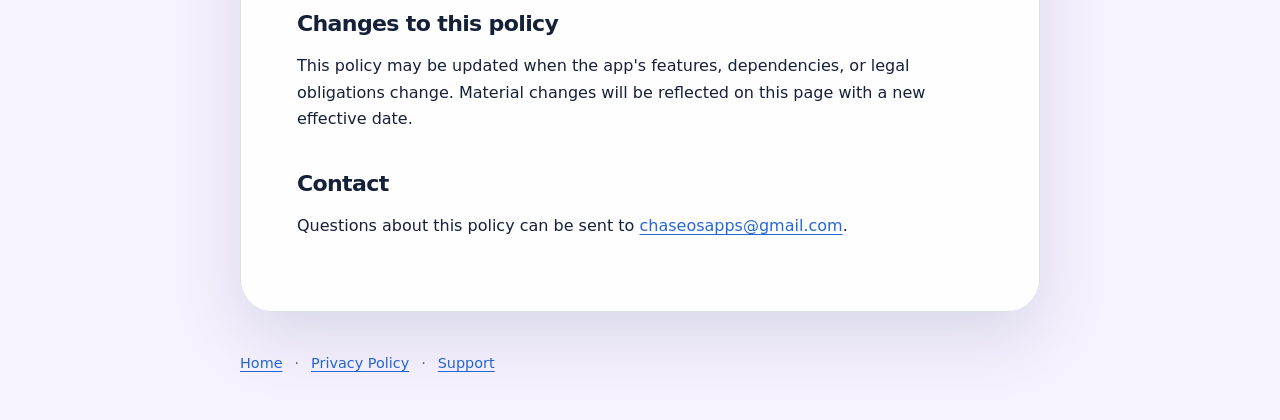
==== commit 21e27b16: "docs: disclose Google Play in-app review handling Document when the app may request Google Play's na" ====
--- a/privacy.html
+++ b/privacy.html
@@ -53,11 +53,15 @@
     <p>Full Access is an optional, permanent one-time purchase processed by Google Play. The app requests localized product information, starts the Google Play purchase flow, checks purchase status, restores an existing purchase, and acknowledges completed purchases. Google Play handles payment credentials; Bluetooth Sleep Timer does not receive complete payment-card details.</p>
     <p>Google's processing is governed by its own policies, including the <a href="https://policies.google.com/privacy">Google Privacy Policy</a> and <a href="https://play.google.com/about/play-terms/">Google Play Terms of Service</a>.</p>
 
+    <h2>Google Play ratings and reviews</h2>
+    <p>After you have successfully used the timer, the app may ask Google Play to display its native in-app review flow. Google decides whether the review card appears. If you choose to submit a rating or written review, Google Play processes that information and may publish it with your Play profile. A review submitted from a closed testing track may instead be shared privately with Chaseos. Bluetooth Sleep Timer does not read or store your review response in its local app data.</p>
+    <p>You can edit or delete a submitted review through your Google Play Store or Google Account. Google's processing is governed by the policies linked above.</p>
+
     <h2>Information sent to Chaseos</h2>
-    <p>Bluetooth Sleep Timer has no developer-operated server and does not send app activity, Bluetooth-device data, timers, schedules, or diagnostics to Chaseos. If you email support, Chaseos receives your email address, message, and any details or attachments you choose to provide. That information is used to respond, troubleshoot the request, and retain necessary support records.</p>
+    <p>Bluetooth Sleep Timer has no developer-operated server and does not send app activity, Bluetooth-device data, timers, schedules, or diagnostics to Chaseos. Chaseos receives information only when you choose to provide it, such as a support email or a review that Google Play shares with the developer. Support information is used to respond, troubleshoot the request, and retain necessary support records.</p>
 
     <h2>Sharing, selling, and tracking</h2>
-    <p>Chaseos does not sell personal information, share it for advertising, or use third-party analytics or crash-reporting services in Bluetooth Sleep Timer. Android system services process device associations and requested background work, and Google Play processes purchase activity as needed to provide those platform features.</p>
+    <p>Chaseos does not sell personal information, share it for advertising, or use third-party analytics or crash-reporting services in Bluetooth Sleep Timer. Android system services process device associations and requested background work, and Google Play processes purchase activity and any rating or review you choose to submit as needed to provide those platform features.</p>
 
     <h2>Retention and deletion</h2>
     <p>App-local information remains until you remove it in the app, clear app storage, or uninstall Bluetooth Sleep Timer. Because there is no Bluetooth Sleep Timer account or server database, Chaseos has no app account record to delete. To request deletion of information you previously sent in a support email, contact <a href="mailto:chaseosapps@gmail.com?subject=Bluetooth%20Sleep%20Timer%20Data%20Request">chaseosapps@gmail.com</a>. Google Play purchase records are controlled by Google and may be retained for transaction, security, tax, or legal purposes.</p>
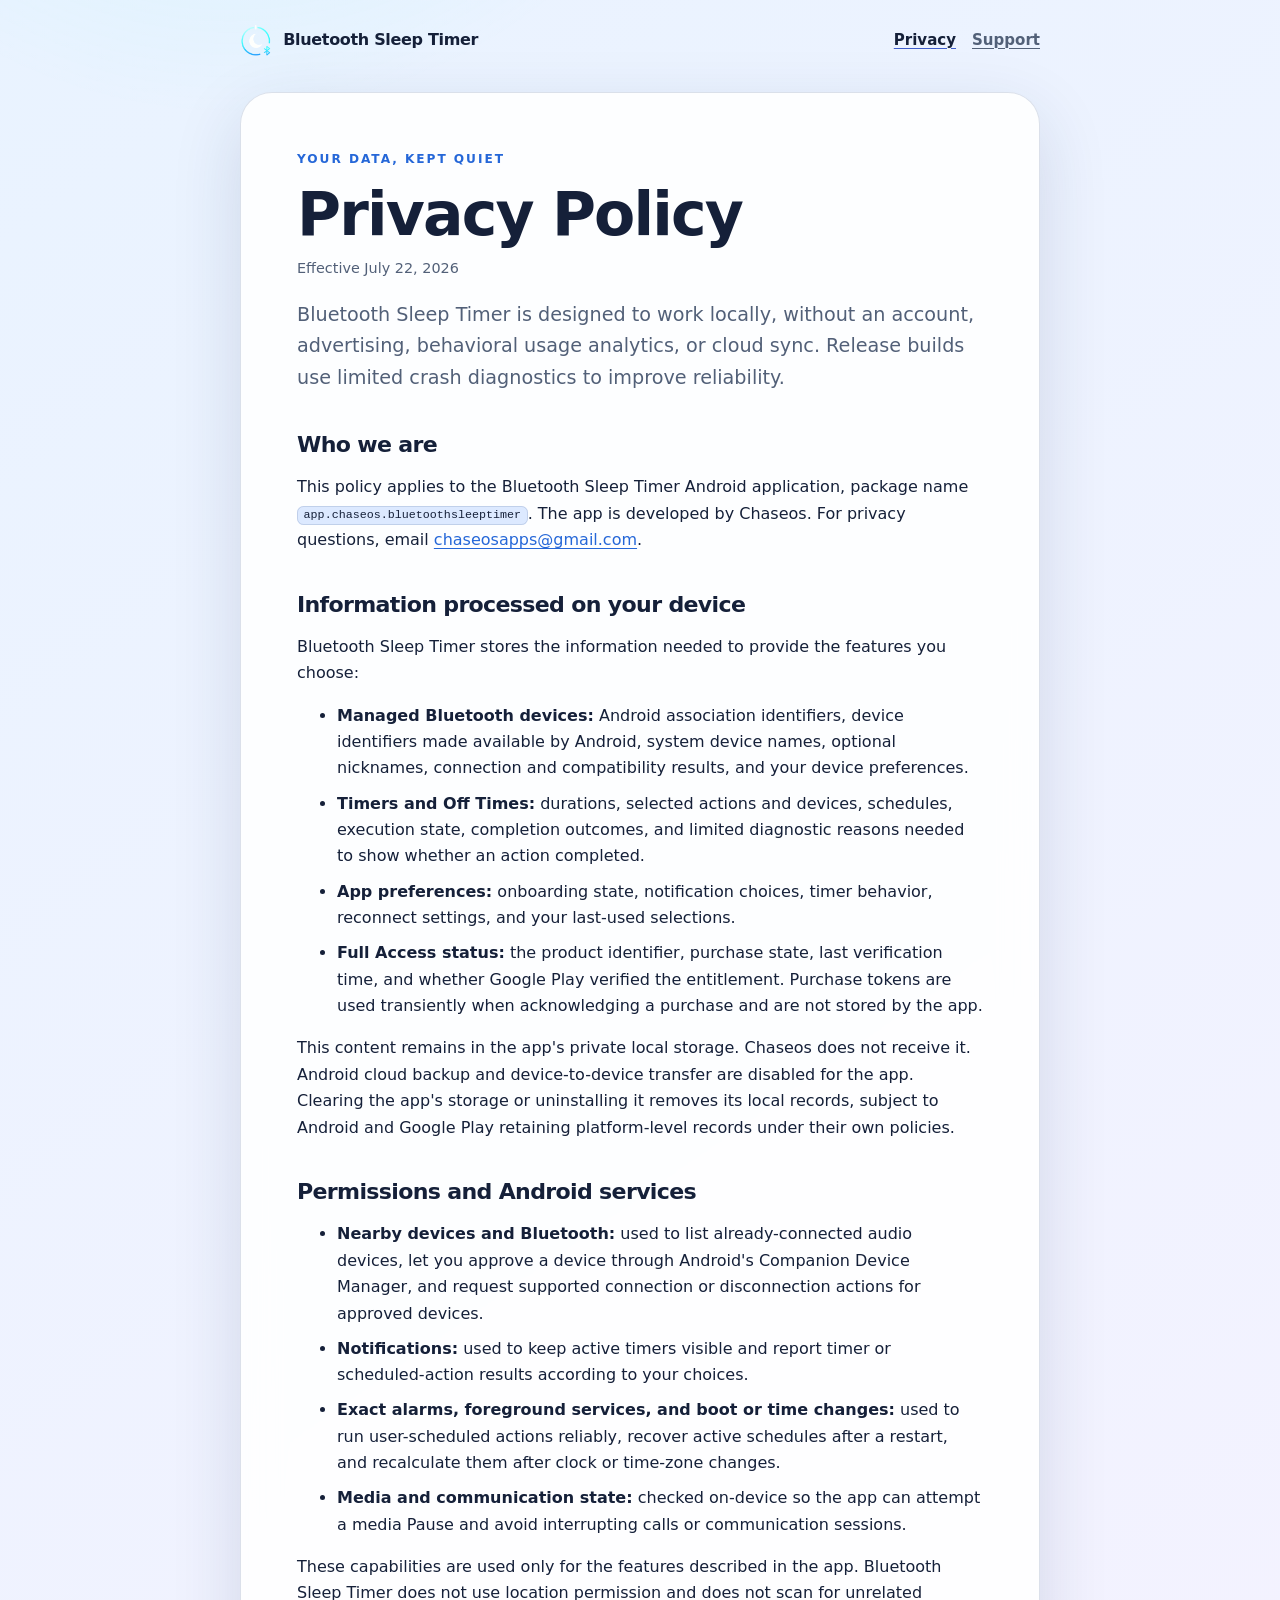
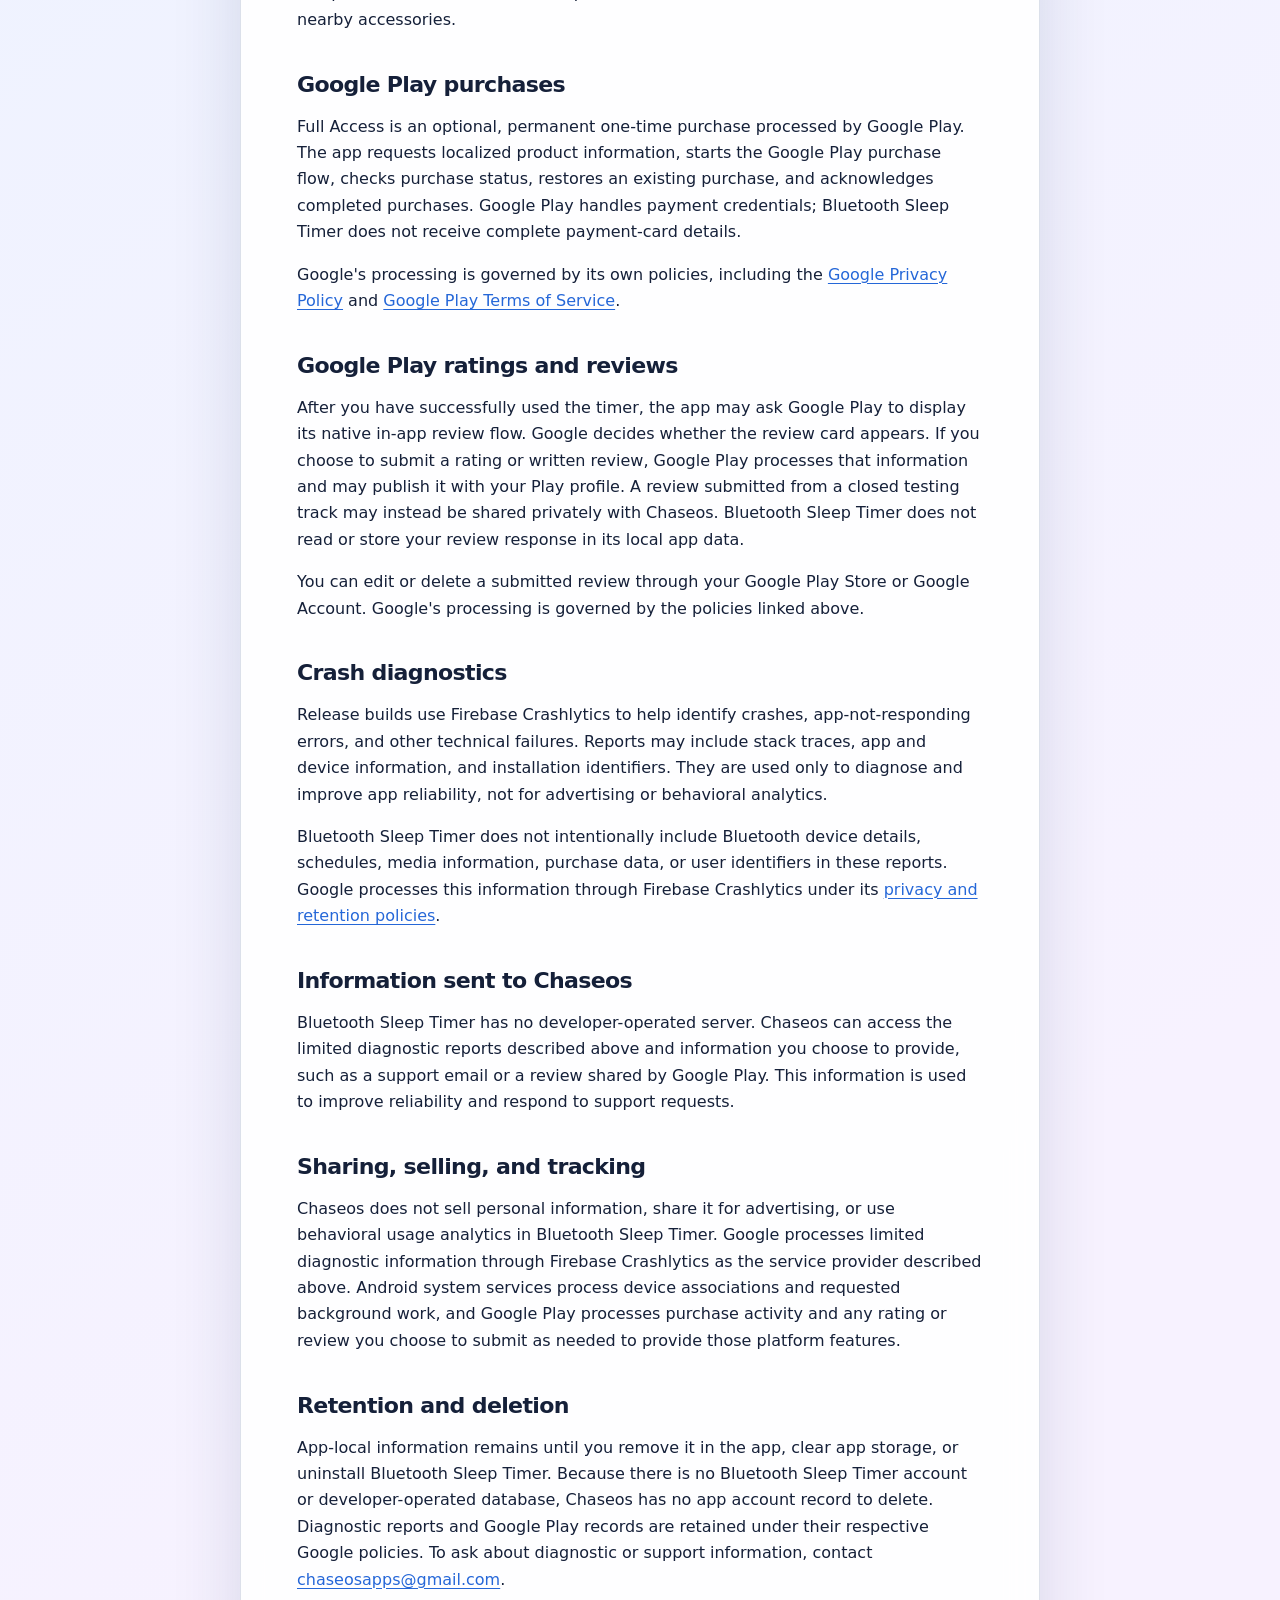
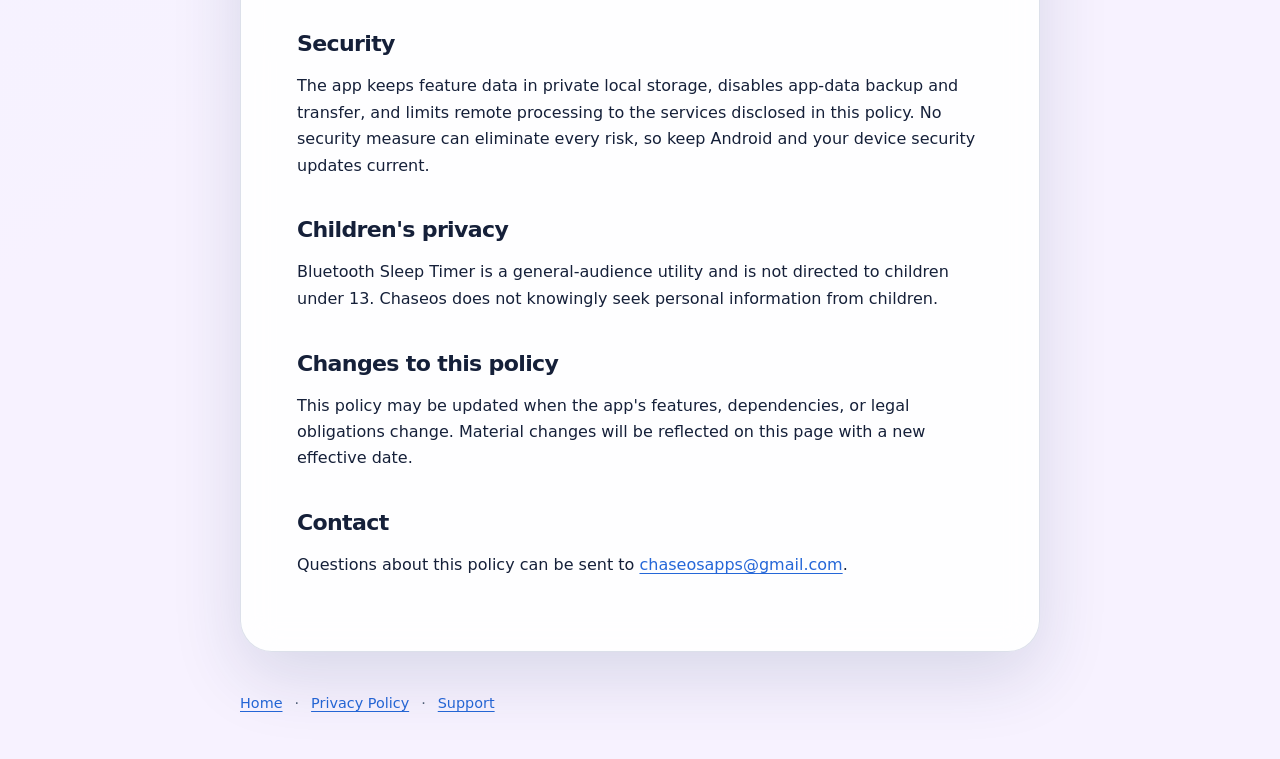
==== commit 4f9d1220: "docs: disclose Firebase crash diagnostics Add a concise privacy disclosure for release crash and ANR" ====
--- a/privacy.html
+++ b/privacy.html
@@ -24,8 +24,8 @@
   <main>
     <p class="eyebrow">YOUR DATA, KEPT QUIET</p>
     <h1>Privacy Policy</h1>
-    <p class="meta">Effective July 21, 2026</p>
-    <p class="lede">Bluetooth Sleep Timer is designed to work locally, without an account, advertising, analytics, or cloud sync.</p>
+    <p class="meta">Effective July 22, 2026</p>
+    <p class="lede">Bluetooth Sleep Timer is designed to work locally, without an account, advertising, behavioral usage analytics, or cloud sync. Release builds use limited crash diagnostics to improve reliability.</p>
 
     <h2>Who we are</h2>
     <p>This policy applies to the Bluetooth Sleep Timer Android application, package name <code>app.chaseos.bluetoothsleeptimer</code>. The app is developed by Chaseos. For privacy questions, email <a href="mailto:chaseosapps@gmail.com?subject=Bluetooth%20Sleep%20Timer%20Privacy">chaseosapps@gmail.com</a>.</p>
@@ -57,20 +57,24 @@
     <p>After you have successfully used the timer, the app may ask Google Play to display its native in-app review flow. Google decides whether the review card appears. If you choose to submit a rating or written review, Google Play processes that information and may publish it with your Play profile. A review submitted from a closed testing track may instead be shared privately with Chaseos. Bluetooth Sleep Timer does not read or store your review response in its local app data.</p>
     <p>You can edit or delete a submitted review through your Google Play Store or Google Account. Google's processing is governed by the policies linked above.</p>
 
+    <h2>Crash diagnostics</h2>
+    <p>Release builds use Firebase Crashlytics to help identify crashes, app-not-responding errors, and other technical failures. Reports may include stack traces, app and device information, and installation identifiers. They are used only to diagnose and improve app reliability, not for advertising or behavioral analytics.</p>
+    <p>Bluetooth Sleep Timer does not intentionally include Bluetooth device details, schedules, media information, purchase data, or user identifiers in these reports. Google processes this information through Firebase Crashlytics under its <a href="https://firebase.google.com/support/privacy">privacy and retention policies</a>.</p>
+
     <h2>Information sent to Chaseos</h2>
-    <p>Bluetooth Sleep Timer has no developer-operated server and does not send app activity, Bluetooth-device data, timers, schedules, or diagnostics to Chaseos. Chaseos receives information only when you choose to provide it, such as a support email or a review that Google Play shares with the developer. Support information is used to respond, troubleshoot the request, and retain necessary support records.</p>
+    <p>Bluetooth Sleep Timer has no developer-operated server. Chaseos can access the limited diagnostic reports described above and information you choose to provide, such as a support email or a review shared by Google Play. This information is used to improve reliability and respond to support requests.</p>
 
     <h2>Sharing, selling, and tracking</h2>
-    <p>Chaseos does not sell personal information, share it for advertising, or use third-party analytics or crash-reporting services in Bluetooth Sleep Timer. Android system services process device associations and requested background work, and Google Play processes purchase activity and any rating or review you choose to submit as needed to provide those platform features.</p>
+    <p>Chaseos does not sell personal information, share it for advertising, or use behavioral usage analytics in Bluetooth Sleep Timer. Google processes limited diagnostic information through Firebase Crashlytics as the service provider described above. Android system services process device associations and requested background work, and Google Play processes purchase activity and any rating or review you choose to submit as needed to provide those platform features.</p>
 
     <h2>Retention and deletion</h2>
-    <p>App-local information remains until you remove it in the app, clear app storage, or uninstall Bluetooth Sleep Timer. Because there is no Bluetooth Sleep Timer account or server database, Chaseos has no app account record to delete. To request deletion of information you previously sent in a support email, contact <a href="mailto:chaseosapps@gmail.com?subject=Bluetooth%20Sleep%20Timer%20Data%20Request">chaseosapps@gmail.com</a>. Google Play purchase records are controlled by Google and may be retained for transaction, security, tax, or legal purposes.</p>
+    <p>App-local information remains until you remove it in the app, clear app storage, or uninstall Bluetooth Sleep Timer. Because there is no Bluetooth Sleep Timer account or developer-operated database, Chaseos has no app account record to delete. Diagnostic reports and Google Play records are retained under their respective Google policies. To ask about diagnostic or support information, contact <a href="mailto:chaseosapps@gmail.com?subject=Bluetooth%20Sleep%20Timer%20Data%20Request">chaseosapps@gmail.com</a>.</p>
 
     <h2>Security</h2>
-    <p>The app limits its data to private local storage, disables app-data backup and transfer, and does not operate a remote data service. No security measure can eliminate every risk, so keep Android and your device security updates current.</p>
+    <p>The app keeps feature data in private local storage, disables app-data backup and transfer, and limits remote processing to the services disclosed in this policy. No security measure can eliminate every risk, so keep Android and your device security updates current.</p>
 
     <h2>Children's privacy</h2>
-    <p>Bluetooth Sleep Timer is a general-audience utility and is not directed to children under 13. Chaseos does not knowingly collect personal information from children through the app.</p>
+    <p>Bluetooth Sleep Timer is a general-audience utility and is not directed to children under 13. Chaseos does not knowingly seek personal information from children.</p>
 
     <h2>Changes to this policy</h2>
     <p>This policy may be updated when the app's features, dependencies, or legal obligations change. Material changes will be reflected on this page with a new effective date.</p>
